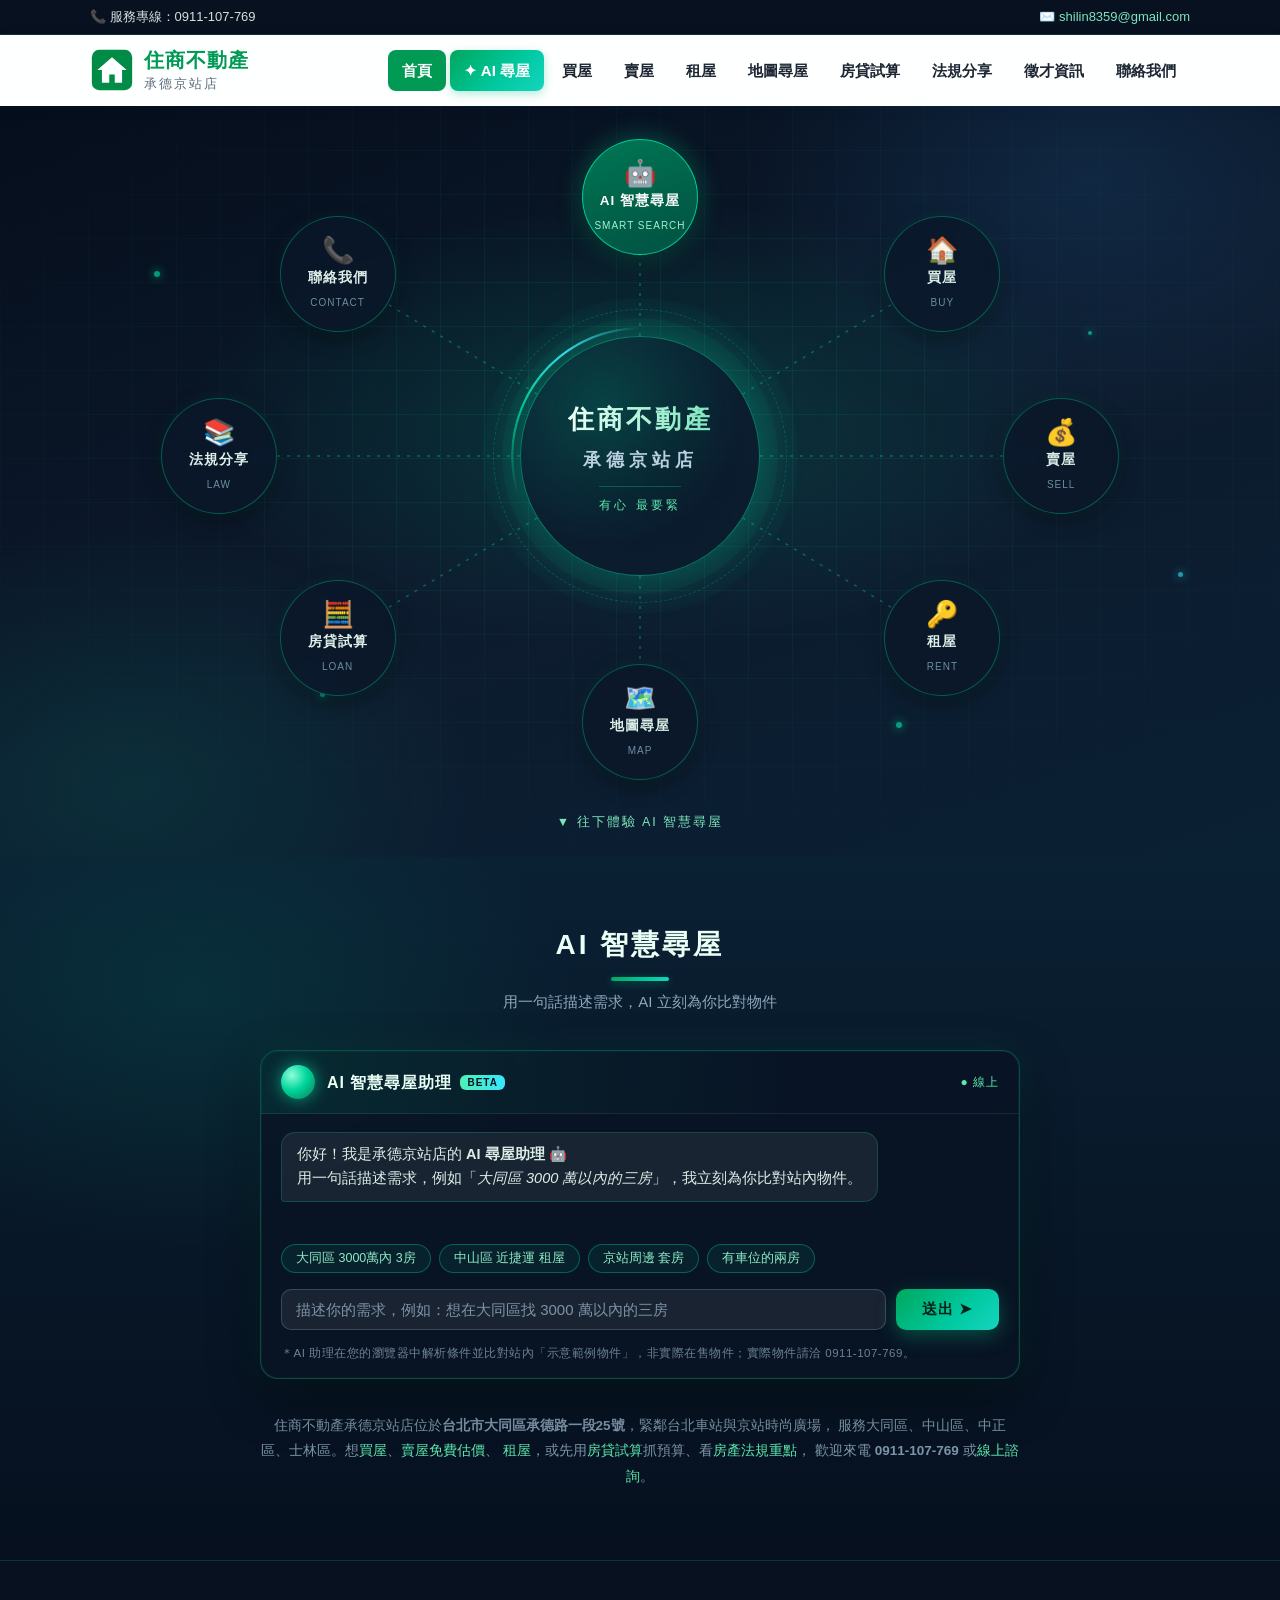
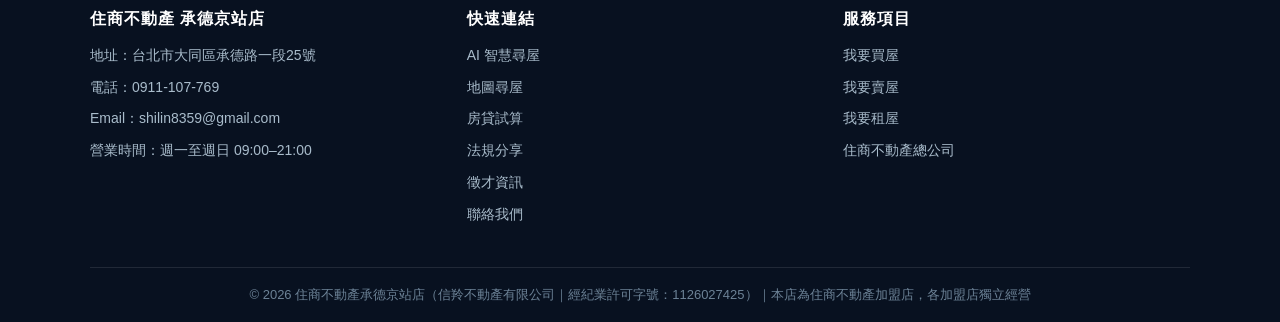
==== index.html @ 359c0a6f "首頁變更" ====
<!DOCTYPE html>
<html lang="zh-Hant-TW">
<head>
<meta charset="UTF-8">
<meta name="viewport" content="width=device-width, initial-scale=1.0">
<title>住商不動產承德京站店｜台北大同區房仲 買屋賣屋租屋 免費估價</title>
<meta name="description" content="住商不動產承德京站店，深耕台北車站、京站商圈、大同區、中山區在地房仲服務。AI 智慧尋屋、買屋、賣屋、租屋、地圖找房、房貸試算、免費到府估價。服務專線 0911-107-769。">
<meta name="google-site-verification" content="2E9P9zm_xMKo0KnY7ZZOQTcaZih3S54ZH4eTeVI4Iqw" />
<link rel="canonical" href="https://shilin8359-house.github.io/">
<link rel="icon" type="image/svg+xml" href="favicon.svg">
<meta property="og:type" content="website">
<meta property="og:site_name" content="住商不動產承德京站店">
<meta property="og:locale" content="zh_TW">
<meta property="og:title" content="住商不動產承德京站店｜台北大同區房仲 買屋賣屋租屋 免費估價">
<meta property="og:description" content="深耕台北車站、京站商圈、大同區、中山區的在地房仲。AI 智慧尋屋、買屋、賣屋、租屋、房貸試算、免費估價，服務專線 0911-107-769。">
<meta property="og:url" content="https://shilin8359-house.github.io/">
<meta property="og:image" content="https://shilin8359-house.github.io/img/og-image.png">
<meta property="og:image:width" content="1200">
<meta property="og:image:height" content="630">
<meta name="twitter:card" content="summary_large_image">
<link rel="stylesheet" href="css/style.css">
<script type="application/ld+json">
{
  "@context": "https://schema.org",
  "@type": "RealEstateAgent",
  "name": "住商不動產承德京站店",
  "legalName": "信羚不動產有限公司",
  "url": "https://shilin8359-house.github.io/",
  "image": "https://shilin8359-house.github.io/img/og-image.png",
  "telephone": "+886-911-107-769",
  "email": "shilin8359@gmail.com",
  "address": {
    "@type": "PostalAddress",
    "streetAddress": "承德路一段25號",
    "addressLocality": "大同區",
    "addressRegion": "台北市",
    "postalCode": "103",
    "addressCountry": "TW"
  },
  "geo": { "@type": "GeoCoordinates", "latitude": 25.0512, "longitude": 121.5177 },
  "openingHoursSpecification": {
    "@type": "OpeningHoursSpecification",
    "dayOfWeek": ["Monday","Tuesday","Wednesday","Thursday","Friday","Saturday","Sunday"],
    "opens": "09:00",
    "closes": "21:00"
  },
  "areaServed": ["台北市大同區","台北市中山區","台北市中正區","台北市士林區"],
  "priceRange": "$$",
  "parentOrganization": { "@type": "Organization", "name": "住商不動產", "url": "https://www.hbhousing.com.tw/" }
}
</script>
</head>
<body>

<!-- 頂部資訊列 -->
<div class="topbar">
  <div class="container">
    <span>📞 服務專線：0911-107-769</span>
    <span>✉️ <a href="mailto:shilin8359@gmail.com">shilin8359@gmail.com</a></span>
  </div>
</div>

<!-- 主導覽 -->
<header class="site-header">
  <div class="header-inner">
    <a class="logo" href="index.html">
      <svg width="44" height="44" viewBox="0 0 48 48" aria-hidden="true">
        <rect x="2" y="2" width="44" height="44" rx="8" fill="#008c46"/>
        <path d="M24 10 L40 24 H35 V38 H27 V29 H21 V38 H13 V24 H8 Z" fill="#fff"/>
      </svg>
      <span class="logo-text">
        <span class="brand-name">住商不動產</span><br>
        <span class="store-name">承德京站店</span>
      </span>
    </a>
    <button class="nav-toggle" aria-label="選單">☰</button>
    <nav class="main-nav">
      <ul>
        <li><a href="index.html" class="active">首頁</a></li>
        <li><a href="#ai-search" class="nav-ai">AI 尋屋</a></li>
        <li><a href="buy.html">買屋</a></li>
        <li><a href="sell.html">賣屋</a></li>
        <li><a href="rent.html">租屋</a></li>
        <li><a href="map.html">地圖尋屋</a></li>
        <li><a href="loan.html">房貸試算</a></li>
        <li><a href="law.html">法規分享</a></li>
        <li><a href="recruit.html">徵才資訊</a></li>
        <li><a href="contact.html">聯絡我們</a></li>
      </ul>
    </nav>
  </div>
</header>

<!-- 放射狀導覽主視覺 -->
<div class="hub-hero">
  <span class="p"></span><span class="p"></span><span class="p"></span>
  <span class="p"></span><span class="p"></span><span class="p"></span>

  <div class="hub-stage">
    <!-- 樹枝連線 -->
    <svg class="hub-lines" viewBox="0 0 100 100" preserveAspectRatio="none" aria-hidden="true">
      <line x1="50" y1="50" x2="50" y2="13"/>
      <line x1="50" y1="50" x2="78" y2="24"/>
      <line x1="50" y1="50" x2="89" y2="50"/>
      <line x1="50" y1="50" x2="78" y2="76"/>
      <line x1="50" y1="50" x2="50" y2="88"/>
      <line x1="50" y1="50" x2="22" y2="76"/>
      <line x1="50" y1="50" x2="11" y2="50"/>
      <line x1="50" y1="50" x2="22" y2="24"/>
    </svg>

    <!-- 中心圓 -->
    <div class="hub-center">
      <h1 style="display:contents;">
        <span class="c-brand">住商不動產</span>
        <span class="c-store">承德京站店</span>
      </h1>
      <span class="c-slogan">有心 最要緊</span>
    </div>

    <!-- 分支節點 -->
    <div class="hub-nodes">
      <a class="hub-node ai" href="#ai-search" style="--x:50%; --y:13%;">
        <span class="n-icon">🤖</span>
        <span class="n-label">AI 智慧尋屋</span>
        <span class="n-sub">SMART SEARCH</span>
      </a>
      <a class="hub-node" href="buy.html" style="--x:78%; --y:24%;">
        <span class="n-icon">🏠</span>
        <span class="n-label">買屋</span>
        <span class="n-sub">BUY</span>
      </a>
      <a class="hub-node" href="sell.html" style="--x:89%; --y:50%;">
        <span class="n-icon">💰</span>
        <span class="n-label">賣屋</span>
        <span class="n-sub">SELL</span>
      </a>
      <a class="hub-node" href="rent.html" style="--x:78%; --y:76%;">
        <span class="n-icon">🔑</span>
        <span class="n-label">租屋</span>
        <span class="n-sub">RENT</span>
      </a>
      <a class="hub-node" href="map.html" style="--x:50%; --y:88%;">
        <span class="n-icon">🗺️</span>
        <span class="n-label">地圖尋屋</span>
        <span class="n-sub">MAP</span>
      </a>
      <a class="hub-node" href="loan.html" style="--x:22%; --y:76%;">
        <span class="n-icon">🧮</span>
        <span class="n-label">房貸試算</span>
        <span class="n-sub">LOAN</span>
      </a>
      <a class="hub-node" href="law.html" style="--x:11%; --y:50%;">
        <span class="n-icon">📚</span>
        <span class="n-label">法規分享</span>
        <span class="n-sub">LAW</span>
      </a>
      <a class="hub-node" href="contact.html" style="--x:22%; --y:24%;">
        <span class="n-icon">📞</span>
        <span class="n-label">聯絡我們</span>
        <span class="n-sub">CONTACT</span>
      </a>
    </div>

  </div>

  <a class="hub-scroll-hint" href="#ai-search">▼ 往下體驗 AI 智慧尋屋</a>
</div>

<!-- AI 智慧尋屋 -->
<section class="ai-section">
  <div class="container">
    <div class="section-title">
      <h2>AI 智慧尋屋</h2>
      <p>用一句話描述需求，AI 立刻為你比對物件</p>
    </div>

    <div class="ai-panel" id="ai-search">
      <div class="ai-head">
        <div class="ai-orb" aria-hidden="true"></div>
        <div class="ai-title">AI 智慧尋屋助理<span class="beta">BETA</span></div>
        <div class="ai-status">● 線上</div>
      </div>
      <div class="ai-log" id="ai-log" aria-live="polite"></div>
      <div class="ai-chips" id="ai-chips">
        <button type="button">大同區 3000萬內 3房</button>
        <button type="button">中山區 近捷運 租屋</button>
        <button type="button">京站周邊 套房</button>
        <button type="button">有車位的兩房</button>
      </div>
      <div class="ai-inputrow">
        <input type="text" id="ai-input" placeholder="描述你的需求，例如：想在大同區找 3000 萬以內的三房" aria-label="輸入找房需求">
        <button type="button" id="ai-send">送出 ➤</button>
      </div>
      <div class="ai-note">＊AI 助理在您的瀏覽器中解析條件並比對站內「示意範例物件」，非實際在售物件；實際物件請洽 0911-107-769。</div>
    </div>

    <p class="seo-note">
      住商不動產承德京站店位於<strong>台北市大同區承德路一段25號</strong>，緊鄰台北車站與京站時尚廣場，
      服務大同區、中山區、中正區、士林區。想<a href="buy.html">買屋</a>、<a href="sell.html">賣屋免費估價</a>、
      <a href="rent.html">租屋</a>，或先用<a href="loan.html">房貸試算</a>抓預算、看<a href="law.html">房產法規重點</a>，
      歡迎來電 <strong>0911-107-769</strong> 或<a href="contact.html">線上諮詢</a>。
    </p>
  </div>
</section>

<!-- 頁尾 -->
<footer class="site-footer">
  <div class="container">
    <div class="footer-grid">
      <div>
        <h4>住商不動產 承德京站店</h4>
        <ul>
          <li>地址：台北市大同區承德路一段25號</li>
          <li>電話：0911-107-769</li>
          <li>Email：<a href="mailto:shilin8359@gmail.com">shilin8359@gmail.com</a></li>
          <li>營業時間：週一至週日 09:00–21:00</li>
        </ul>
      </div>
      <div>
        <h4>快速連結</h4>
        <ul>
          <li><a href="index.html#ai-search">AI 智慧尋屋</a></li>
          <li><a href="map.html">地圖尋屋</a></li>
          <li><a href="loan.html">房貸試算</a></li>
          <li><a href="law.html">法規分享</a></li>
          <li><a href="recruit.html">徵才資訊</a></li>
          <li><a href="contact.html">聯絡我們</a></li>
        </ul>
      </div>
      <div>
        <h4>服務項目</h4>
        <ul>
          <li><a href="buy.html">我要買屋</a></li>
          <li><a href="sell.html">我要賣屋</a></li>
          <li><a href="rent.html">我要租屋</a></li>
          <li><a href="https://www.hbhousing.com.tw/" target="_blank" rel="noopener">住商不動產總公司</a></li>
        </ul>
      </div>
    </div>
    <div class="footer-bottom">
      © 2026 住商不動產承德京站店（信羚不動產有限公司｜經紀業許可字號：1126027425）｜本店為住商不動產加盟店，各加盟店獨立經營
    </div>
  </div>
</footer>

<script src="js/main.js"></script>
<script src="js/listings.js"></script>
<script src="js/ai-search.js"></script>
</body>
</html>
---- css/style.css ----
/* ============================================
   住商不動產 承德京站店 — 網站共用樣式
   （科技感視覺 × AI 智慧尋屋）
   ============================================ */
:root {
  --brand: #009a55;          /* 住商品牌綠（微調亮度） */
  --brand-dark: #00743c;
  --brand-light: #2fd189;
  --brand-pale: #e6f9f0;
  --tech: #00d69c;           /* 科技青綠 */
  --tech-cyan: #37e6ff;
  --grad: linear-gradient(135deg, #00a75d 0%, #00c9a0 60%, #16d5c0 100%);
  --navy: #081120;           /* 深色科技底 */
  --navy-2: #0d1b2e;
  --navy-3: #12233a;
  --ink: #1d2733;
  --ink-light: #5b6b7c;
  --line: #e2e9f0;
  --bg: #f4f8fb;
  --white: #ffffff;
  --green: #2e8b57;
  --radius: 14px;
  --shadow: 0 2px 14px rgba(10, 30, 60, .07);
  --shadow-hover: 0 10px 28px rgba(10, 30, 60, .14);
  --glow: 0 6px 20px rgba(0, 190, 130, .35);
}

* { margin: 0; padding: 0; box-sizing: border-box; }

html { scroll-behavior: smooth; }

body {
  font-family: "Microsoft JhengHei", "PingFang TC", "Noto Sans TC", sans-serif;
  color: var(--ink);
  background: var(--bg);
  line-height: 1.7;
}

::selection { background: rgba(0, 214, 156, .3); }

img { max-width: 100%; display: block; }
a { color: var(--brand); text-decoration: none; }
a:hover { color: var(--brand-dark); }

.container { max-width: 1140px; margin: 0 auto; padding: 0 20px; }

/* ---------- 頂部資訊列 ---------- */
.topbar {
  background: var(--navy);
  color: #cfe3dc;
  font-size: 13px;
  padding: 6px 0;
  border-bottom: 1px solid rgba(0, 214, 156, .18);
}
.topbar .container {
  display: flex;
  justify-content: space-between;
  flex-wrap: wrap;
  gap: 8px;
}
.topbar a { color: #7be6bd; }
.topbar a:hover { color: #fff; }

/* ---------- 主導覽 ---------- */
header.site-header {
  background: rgba(255, 255, 255, .88);
  backdrop-filter: blur(12px);
  -webkit-backdrop-filter: blur(12px);
  box-shadow: var(--shadow);
  position: sticky;
  top: 0;
  z-index: 100;
}
.header-inner {
  display: flex;
  align-items: center;
  justify-content: space-between;
  padding: 12px 20px;
  max-width: 1140px;
  margin: 0 auto;
}
.logo {
  display: flex;
  align-items: center;
  gap: 10px;
}
.logo svg { flex-shrink: 0; }
.logo .logo-text { line-height: 1.3; }
.logo .brand-name {
  font-size: 20px;
  font-weight: 700;
  color: var(--brand);
  letter-spacing: 1px;
}
.logo .store-name {
  font-size: 13px;
  color: var(--ink-light);
  letter-spacing: 2px;
}

nav.main-nav ul {
  display: flex;
  list-style: none;
  gap: 4px;
  flex-wrap: wrap;
  align-items: center;
}
nav.main-nav a {
  display: block;
  padding: 8px 14px;
  color: var(--ink);
  font-size: 15px;
  font-weight: 600;
  border-radius: 8px;
  transition: .2s;
}
nav.main-nav a:hover,
nav.main-nav a.active {
  background: var(--brand);
  color: #fff;
}
/* AI 尋屋導覽入口 */
nav.main-nav a.nav-ai {
  background: var(--grad);
  color: #fff;
  box-shadow: 0 3px 10px rgba(0, 190, 130, .3);
  position: relative;
}
nav.main-nav a.nav-ai::before { content: "✦ "; }
nav.main-nav a.nav-ai:hover {
  filter: brightness(1.08);
  box-shadow: var(--glow);
}

.nav-toggle {
  display: none;
  background: none;
  border: 2px solid var(--brand);
  color: var(--brand);
  font-size: 20px;
  padding: 4px 12px;
  border-radius: 8px;
  cursor: pointer;
}

/* ---------- Hero 主視覺（深色科技） ---------- */
.hero {
  position: relative;
  color: #fff;
  overflow: hidden;
  background:
    radial-gradient(ellipse 60% 50% at 78% 12%, rgba(0, 214, 156, .22), transparent 60%),
    radial-gradient(ellipse 50% 60% at 12% 85%, rgba(55, 160, 255, .16), transparent 60%),
    linear-gradient(160deg, #06101f 0%, var(--navy-2) 55%, #0a2033 100%);
}
/* 動態網格 */
.hero::before {
  content: "";
  position: absolute;
  inset: -44px 0 0;
  background-image:
    linear-gradient(rgba(0, 214, 156, .10) 1px, transparent 1px),
    linear-gradient(90deg, rgba(0, 214, 156, .10) 1px, transparent 1px);
  background-size: 44px 44px;
  -webkit-mask-image: radial-gradient(ellipse 75% 65% at 50% 38%, #000 20%, transparent 78%);
  mask-image: radial-gradient(ellipse 75% 65% at 50% 38%, #000 20%, transparent 78%);
  animation: grid-drift 16s linear infinite;
  pointer-events: none;
}
/* 漂浮光球 */
.hero::after {
  content: "";
  position: absolute;
  width: 420px;
  height: 420px;
  top: -120px;
  right: -80px;
  border-radius: 50%;
  background: radial-gradient(circle, rgba(0, 214, 156, .28), transparent 65%);
  filter: blur(10px);
  animation: orb-float 9s ease-in-out infinite alternate;
  pointer-events: none;
}
@keyframes grid-drift {
  to { transform: translateY(44px); }
}
@keyframes orb-float {
  from { transform: translate(0, 0) scale(1); }
  to   { transform: translate(-40px, 30px) scale(1.12); }
}
.hero-inner {
  position: relative;
  z-index: 1;
  max-width: 1140px;
  margin: 0 auto;
  padding: 64px 20px 90px;
  text-align: center;
}
.hero-badge {
  display: inline-flex;
  align-items: center;
  gap: 8px;
  font-size: 14px;
  font-weight: 700;
  letter-spacing: 2px;
  color: #6ff7c9;
  border: 1px solid rgba(0, 214, 156, .45);
  background: rgba(0, 214, 156, .10);
  border-radius: 999px;
  padding: 6px 18px;
  margin-bottom: 18px;
  box-shadow: 0 0 18px rgba(0, 214, 156, .18) inset;
}
.hero-badge .pulse {
  width: 8px;
  height: 8px;
  border-radius: 50%;
  background: var(--tech);
  box-shadow: 0 0 0 0 rgba(0, 214, 156, .7);
  animation: pulse-ring 2s infinite;
}
@keyframes pulse-ring {
  70% { box-shadow: 0 0 0 9px rgba(0, 214, 156, 0); }
  100% { box-shadow: 0 0 0 0 rgba(0, 214, 156, 0); }
}
.hero h1 {
  font-size: clamp(28px, 5vw, 46px);
  letter-spacing: 4px;
  margin-bottom: 12px;
  text-shadow: 0 2px 14px rgba(0, 0, 0, .35);
}
.hero h1 .grad-text {
  background: linear-gradient(90deg, #4ef0b6, #37e6ff);
  -webkit-background-clip: text;
  background-clip: text;
  color: transparent;
}
.hero p.slogan {
  font-size: clamp(15px, 2.5vw, 19px);
  letter-spacing: 3px;
  color: #b8cfe0;
  margin-bottom: 34px;
}
.hero .skyline {
  position: absolute;
  bottom: 0;
  left: 0;
  width: 100%;
  opacity: .5;
  pointer-events: none;
}
.hero-features {
  display: flex;
  justify-content: center;
  gap: 14px;
  flex-wrap: wrap;
  margin-top: 26px;
  position: relative;
  z-index: 1;
}
.hero-features span {
  font-size: 13px;
  letter-spacing: 1px;
  color: #9fd8c2;
  border: 1px solid rgba(255, 255, 255, .14);
  background: rgba(255, 255, 255, .05);
  border-radius: 999px;
  padding: 6px 16px;
  backdrop-filter: blur(6px);
}

/* ---------- 首頁放射狀導覽（Hub） ---------- */
.hub-hero {
  position: relative;
  overflow: hidden;
  color: #fff;
  background:
    radial-gradient(ellipse 55% 45% at 50% 42%, rgba(0, 214, 156, .16), transparent 65%),
    radial-gradient(ellipse 45% 55% at 85% 10%, rgba(55, 160, 255, .12), transparent 60%),
    radial-gradient(ellipse 45% 55% at 10% 90%, rgba(0, 214, 156, .10), transparent 60%),
    linear-gradient(160deg, #050e1c 0%, var(--navy-2) 55%, #0a2033 100%);
}
.hub-hero::before {
  content: "";
  position: absolute;
  inset: -44px 0 0;
  background-image:
    linear-gradient(rgba(0, 214, 156, .09) 1px, transparent 1px),
    linear-gradient(90deg, rgba(0, 214, 156, .09) 1px, transparent 1px);
  background-size: 44px 44px;
  -webkit-mask-image: radial-gradient(ellipse 80% 75% at 50% 45%, #000 15%, transparent 80%);
  mask-image: radial-gradient(ellipse 80% 75% at 50% 45%, #000 15%, transparent 80%);
  animation: grid-drift 16s linear infinite;
  pointer-events: none;
}
/* 漂浮粒子 */
.hub-hero .p {
  position: absolute;
  width: 6px;
  height: 6px;
  border-radius: 50%;
  background: rgba(0, 214, 156, .7);
  box-shadow: 0 0 10px rgba(0, 214, 156, .8);
  animation: p-float 12s ease-in-out infinite;
  pointer-events: none;
}
.hub-hero .p:nth-child(1) { left: 12%; top: 22%; animation-delay: 0s; }
.hub-hero .p:nth-child(2) { left: 85%; top: 30%; animation-delay: -3s; width: 4px; height: 4px; }
.hub-hero .p:nth-child(3) { left: 25%; top: 78%; animation-delay: -6s; width: 5px; height: 5px; }
.hub-hero .p:nth-child(4) { left: 70%; top: 82%; animation-delay: -9s; }
.hub-hero .p:nth-child(5) { left: 50%; top: 10%; animation-delay: -4s; width: 4px; height: 4px; background: rgba(55, 230, 255, .7); box-shadow: 0 0 10px rgba(55, 230, 255, .8); }
.hub-hero .p:nth-child(6) { left: 92%; top: 62%; animation-delay: -7s; width: 5px; height: 5px; background: rgba(55, 230, 255, .6); box-shadow: 0 0 10px rgba(55, 230, 255, .7); }
@keyframes p-float {
  0%, 100% { transform: translate(0, 0); opacity: .8; }
  25% { transform: translate(18px, -26px); opacity: .4; }
  50% { transform: translate(-12px, -44px); opacity: .9; }
  75% { transform: translate(-24px, -14px); opacity: .5; }
}

.hub-stage {
  position: relative;
  max-width: 1080px;
  height: min(86vh, 700px);
  min-height: 580px;
  margin: 0 auto;
  z-index: 1;
}
.hub-lines {
  position: absolute;
  inset: 0;
  width: 100%;
  height: 100%;
  pointer-events: none;
}
.hub-lines line {
  stroke: rgba(0, 214, 156, .38);
  stroke-width: 1.5;
  stroke-dasharray: 3 7;
  vector-effect: non-scaling-stroke;
  animation: line-flow 1.6s linear infinite;
}
@keyframes line-flow {
  to { stroke-dashoffset: -10; }
}

/* 中心圓 */
.hub-center {
  position: absolute;
  left: 50%;
  top: 50%;
  transform: translate(-50%, -50%);
  width: 240px;
  height: 240px;
  border-radius: 50%;
  display: flex;
  flex-direction: column;
  align-items: center;
  justify-content: center;
  text-align: center;
  background:
    radial-gradient(circle at 35% 30%, rgba(0, 214, 156, .22), transparent 60%),
    radial-gradient(circle, rgba(9, 22, 40, .95), rgba(13, 30, 50, .9));
  border: 1px solid rgba(0, 214, 156, .5);
  box-shadow:
    0 0 44px rgba(0, 214, 156, .28),
    0 0 0 18px rgba(0, 214, 156, .05),
    0 0 0 38px rgba(0, 214, 156, .025);
  z-index: 2;
}
/* 旋轉光環 */
.hub-center::before {
  content: "";
  position: absolute;
  inset: -10px;
  border-radius: 50%;
  background: conic-gradient(from 0deg, transparent 0 70%, rgba(0, 214, 156, .9) 82%, rgba(55, 230, 255, .9) 90%, transparent 100%);
  -webkit-mask: radial-gradient(farthest-side, transparent calc(100% - 3px), #000 calc(100% - 2px));
  mask: radial-gradient(farthest-side, transparent calc(100% - 3px), #000 calc(100% - 2px));
  animation: ring-spin 6s linear infinite;
}
.hub-center::after {
  content: "";
  position: absolute;
  inset: -28px;
  border-radius: 50%;
  border: 1px dashed rgba(0, 214, 156, .25);
  animation: ring-spin 30s linear infinite reverse;
}
@keyframes ring-spin {
  to { transform: rotate(360deg); }
}
.hub-center .c-brand {
  font-size: 26px;
  font-weight: 700;
  letter-spacing: 3px;
  background: linear-gradient(90deg, #eafff6, #7be6bd);
  -webkit-background-clip: text;
  background-clip: text;
  color: transparent;
}
.hub-center .c-store {
  font-size: 18px;
  letter-spacing: 5px;
  color: #b8cfe0;
  margin-top: 4px;
}
.hub-center .c-slogan {
  font-size: 12px;
  letter-spacing: 3px;
  color: #5ee8ae;
  margin-top: 10px;
  border-top: 1px solid rgba(0, 214, 156, .3);
  padding-top: 8px;
}

/* 分支節點 */
.hub-nodes {
  position: absolute;
  inset: 0;
  pointer-events: none;
}
.hub-node {
  position: absolute;
  left: var(--x);
  top: var(--y);
  transform: translate(-50%, -50%);
  pointer-events: auto;
  width: 116px;
  height: 116px;
  border-radius: 50%;
  display: flex;
  flex-direction: column;
  align-items: center;
  justify-content: center;
  gap: 4px;
  text-align: center;
  background: rgba(10, 24, 42, .82);
  border: 1px solid rgba(0, 214, 156, .35);
  box-shadow: 0 6px 20px rgba(0, 0, 0, .4), 0 0 14px rgba(0, 214, 156, .10);
  backdrop-filter: blur(8px);
  -webkit-backdrop-filter: blur(8px);
  color: #dcefe8;
  transition: .25s;
  z-index: 3;
}
.hub-node .n-icon { font-size: 26px; line-height: 1; }
.hub-node .n-label {
  font-size: 13.5px;
  font-weight: 700;
  letter-spacing: 1px;
  color: #dcefe8;
}
.hub-node .n-sub {
  font-size: 10px;
  letter-spacing: 1px;
  color: #6c8ea0;
}
.hub-node:hover {
  transform: translate(-50%, -50%) scale(1.12);
  border-color: var(--tech);
  box-shadow: 0 10px 30px rgba(0, 0, 0, .5), 0 0 26px rgba(0, 214, 156, .45);
  color: #fff;
}
.hub-node.ai {
  background: linear-gradient(160deg, rgba(0, 130, 90, .9), rgba(0, 90, 70, .85));
  border-color: rgba(0, 230, 170, .8);
  box-shadow: 0 6px 24px rgba(0, 0, 0, .4), 0 0 26px rgba(0, 214, 156, .4);
}
.hub-node.ai .n-label { color: #fff; }
.hub-node.ai .n-sub { color: #9df3d2; }

/* 往下捲提示 */
.hub-scroll-hint {
  position: relative;
  z-index: 2;
  display: block;
  text-align: center;
  padding: 6px 0 24px;
  font-size: 12.5px;
  letter-spacing: 2px;
  color: #7be6bd;
  animation: hint-bob 2.2s ease-in-out infinite;
  white-space: nowrap;
}
.hub-scroll-hint:hover { color: #fff; }
@keyframes hint-bob {
  0%, 100% { transform: translateY(0); }
  50% { transform: translateY(6px); }
}

/* AI 區（延續深色背景） */
.ai-section {
  background:
    radial-gradient(ellipse 50% 60% at 15% 20%, rgba(0, 214, 156, .10), transparent 60%),
    linear-gradient(180deg, #0a2033, #06101f);
  padding: 64px 0 70px;
}
.ai-section .section-title h2 { color: #eafff6; }
.ai-section .section-title p { color: #8fa8ba; }
.ai-section .seo-note {
  max-width: 760px;
  margin: 34px auto 0;
  font-size: 13.5px;
  line-height: 1.9;
  color: #7d95a8;
  text-align: center;
}
.ai-section .seo-note a { color: #5ee8ae; }
.ai-section .seo-note a:hover { color: #fff; }

@media (max-width: 720px) {
  .hub-stage {
    height: auto;
    min-height: 0;
    display: flex;
    flex-direction: column;
    align-items: center;
    padding: 44px 18px 30px;
  }
  .hub-lines { display: none; }
  .hub-center {
    position: static;
    transform: none;
    width: 210px;
    height: 210px;
  }
  .hub-nodes {
    position: static;
    display: grid;
    grid-template-columns: repeat(2, 1fr);
    gap: 12px;
    width: 100%;
    margin-top: 40px;
  }
  .hub-node {
    position: static;
    transform: none;
    width: auto;
    height: auto;
    border-radius: 16px;
    flex-direction: row;
    justify-content: flex-start;
    gap: 10px;
    padding: 14px 16px;
  }
  .hub-node:hover { transform: none; }
  .hub-node .n-sub { display: none; }
  .hub-scroll-hint { display: none; }
}
@media (prefers-reduced-motion: reduce) {
  .hub-hero::before, .hub-hero .p,
  .hub-center::before, .hub-center::after,
  .hub-lines line, .hub-scroll-hint { animation: none; }
}

/* ---------- AI 智慧尋屋面板 ---------- */
.ai-panel {
  scroll-margin-top: 110px;
  max-width: 760px;
  margin: 0 auto;
  text-align: left;
  background: rgba(9, 20, 36, .82);
  border: 1px solid rgba(0, 214, 156, .30);
  border-radius: 18px;
  box-shadow: 0 18px 50px rgba(0, 0, 0, .45), 0 0 0 1px rgba(255, 255, 255, .03) inset, 0 0 34px rgba(0, 214, 156, .10);
  backdrop-filter: blur(14px);
  -webkit-backdrop-filter: blur(14px);
  overflow: hidden;
}
.ai-head {
  display: flex;
  align-items: center;
  gap: 12px;
  padding: 14px 20px;
  border-bottom: 1px solid rgba(255, 255, 255, .08);
  background: linear-gradient(90deg, rgba(0, 214, 156, .10), transparent 70%);
}
.ai-orb {
  width: 34px;
  height: 34px;
  border-radius: 50%;
  flex-shrink: 0;
  background:
    radial-gradient(circle at 32% 30%, #8dffd9, #00d69c 45%, #0a7a58 100%);
  box-shadow: 0 0 16px rgba(0, 214, 156, .7);
  animation: orb-breathe 3s ease-in-out infinite;
}
@keyframes orb-breathe {
  0%, 100% { box-shadow: 0 0 10px rgba(0, 214, 156, .5); transform: scale(1); }
  50% { box-shadow: 0 0 22px rgba(0, 214, 156, .9); transform: scale(1.06); }
}
.ai-title {
  font-size: 16px;
  font-weight: 700;
  color: #eafff6;
  letter-spacing: 1px;
  flex: 1;
}
.ai-title .beta {
  font-size: 10px;
  font-weight: 700;
  letter-spacing: 1px;
  color: #06131f;
  background: linear-gradient(90deg, #4ef0b6, #37e6ff);
  border-radius: 6px;
  padding: 2px 7px;
  margin-left: 8px;
  vertical-align: 2px;
}
.ai-status {
  font-size: 12px;
  color: #5ee8ae;
  letter-spacing: 1px;
  white-space: nowrap;
}
.ai-log {
  max-height: 320px;
  min-height: 120px;
  overflow-y: auto;
  padding: 18px 20px 8px;
  display: flex;
  flex-direction: column;
  gap: 12px;
  scrollbar-width: thin;
  scrollbar-color: rgba(0, 214, 156, .4) transparent;
}
.ai-msg {
  max-width: 88%;
  font-size: 14.5px;
  line-height: 1.65;
  padding: 10px 15px;
  border-radius: 14px;
  animation: msg-in .3s ease both;
}
@keyframes msg-in {
  from { opacity: 0; transform: translateY(8px); }
  to   { opacity: 1; transform: translateY(0); }
}
.ai-msg.bot {
  align-self: flex-start;
  background: rgba(255, 255, 255, .07);
  border: 1px solid rgba(0, 214, 156, .22);
  color: #dcefe8;
  border-bottom-left-radius: 4px;
}
.ai-msg.user {
  align-self: flex-end;
  background: var(--grad);
  color: #04231a;
  font-weight: 600;
  border-bottom-right-radius: 4px;
}
.ai-msg.typing {
  display: inline-flex;
  gap: 5px;
  align-items: center;
  padding: 13px 16px;
}
.ai-msg.typing i {
  width: 7px;
  height: 7px;
  border-radius: 50%;
  background: #5ee8ae;
  animation: dot-bounce 1.2s infinite;
}
.ai-msg.typing i:nth-child(2) { animation-delay: .15s; }
.ai-msg.typing i:nth-child(3) { animation-delay: .3s; }
@keyframes dot-bounce {
  0%, 60%, 100% { transform: translateY(0); opacity: .5; }
  30% { transform: translateY(-5px); opacity: 1; }
}
/* 聊天內物件結果卡 */
.ai-results {
  align-self: stretch;
  display: grid;
  grid-template-columns: repeat(auto-fill, minmax(210px, 1fr));
  gap: 10px;
  animation: msg-in .35s ease both;
}
.ai-result {
  display: block;
  background: rgba(255, 255, 255, .06);
  border: 1px solid rgba(255, 255, 255, .12);
  border-radius: 12px;
  padding: 12px 14px;
  transition: .2s;
}
.ai-result:hover {
  border-color: rgba(0, 214, 156, .6);
  background: rgba(0, 214, 156, .10);
  transform: translateY(-2px);
}
.ai-result .r-title {
  font-size: 14px;
  font-weight: 700;
  color: #eafff6;
  margin-bottom: 2px;
}
.ai-result .r-meta {
  font-size: 12px;
  color: #9ab3c5;
  margin-bottom: 6px;
}
.ai-result .r-price {
  font-size: 16px;
  font-weight: 700;
  color: #4ef0b6;
}
.ai-result .r-price small { font-size: 11px; color: #9ab3c5; font-weight: 400; }
.ai-result .r-sample {
  display: inline-block;
  font-size: 10px;
  color: #ffb3ab;
  border: 1px solid rgba(255, 130, 120, .5);
  border-radius: 6px;
  padding: 0 6px;
  margin-left: 6px;
  vertical-align: 1px;
}
.ai-chips {
  display: flex;
  gap: 8px;
  flex-wrap: wrap;
  padding: 10px 20px 4px;
}
.ai-chips button {
  font-size: 12.5px;
  font-family: inherit;
  color: #8fe9c6;
  background: rgba(0, 214, 156, .08);
  border: 1px solid rgba(0, 214, 156, .35);
  border-radius: 999px;
  padding: 5px 14px;
  cursor: pointer;
  transition: .2s;
}
.ai-chips button:hover {
  background: rgba(0, 214, 156, .22);
  color: #fff;
  box-shadow: 0 0 12px rgba(0, 214, 156, .3);
}
.ai-inputrow {
  display: flex;
  gap: 10px;
  padding: 12px 20px 14px;
}
.ai-inputrow input {
  flex: 1;
  background: rgba(255, 255, 255, .07);
  border: 1px solid rgba(255, 255, 255, .16);
  border-radius: 10px;
  color: #eafff6;
  font-size: 15px;
  font-family: inherit;
  padding: 11px 14px;
  transition: .2s;
}
.ai-inputrow input::placeholder { color: #7d93a6; }
.ai-inputrow input:focus {
  outline: none;
  border-color: var(--tech);
  box-shadow: 0 0 0 3px rgba(0, 214, 156, .18);
}
.ai-inputrow button {
  flex-shrink: 0;
  background: var(--grad);
  color: #04231a;
  border: none;
  font-size: 15px;
  font-weight: 700;
  font-family: inherit;
  padding: 11px 26px;
  border-radius: 10px;
  cursor: pointer;
  letter-spacing: 1px;
  transition: .2s;
  box-shadow: var(--glow);
}
.ai-inputrow button:hover { filter: brightness(1.1); transform: translateY(-1px); }
.ai-note {
  font-size: 11.5px;
  color: #6c8296;
  padding: 0 20px 14px;
  letter-spacing: .5px;
}

/* ---------- 通用區塊 ---------- */
section.block { padding: 60px 0; }
section.block.alt { background: var(--white); }

.section-title {
  text-align: center;
  margin-bottom: 36px;
}
.section-title .kicker {
  display: block;
  font-size: 13px;
  font-weight: 700;
  letter-spacing: 4px;
  color: var(--brand);
  text-transform: uppercase;
  margin-bottom: 6px;
}
.section-title h2 {
  font-size: 28px;
  letter-spacing: 3px;
  color: var(--ink);
  display: inline-block;
  position: relative;
  padding-bottom: 12px;
}
.section-title h2::after {
  content: "";
  position: absolute;
  left: 50%;
  bottom: 0;
  transform: translateX(-50%);
  width: 58px;
  height: 4px;
  border-radius: 2px;
  background: var(--grad);
  box-shadow: 0 2px 8px rgba(0, 190, 130, .4);
}
.section-title p {
  color: var(--ink-light);
  margin-top: 8px;
  font-size: 15px;
}

/* 滾動進場動畫（由 JS 加掛 .reveal，進入視窗加 .in） */
.reveal {
  opacity: 0;
  transform: translateY(26px);
  transition: opacity .6s ease, transform .6s ease;
}
.reveal.in { opacity: 1; transform: none; }

/* ---------- 廣告輪播 ---------- */
.ad-carousel {
  position: relative;
  border-radius: var(--radius);
  overflow: hidden;
  box-shadow: var(--shadow-hover);
}
.ad-slide {
  display: none;
  padding: 48px 60px;
  min-height: 190px;
  color: #fff;
  align-items: center;
  justify-content: space-between;
  gap: 24px;
  flex-wrap: wrap;
  position: relative;
}
.ad-slide::after {
  content: "";
  position: absolute;
  inset: 0;
  background-image:
    linear-gradient(rgba(255,255,255,.06) 1px, transparent 1px),
    linear-gradient(90deg, rgba(255,255,255,.06) 1px, transparent 1px);
  background-size: 36px 36px;
  pointer-events: none;
}
.ad-slide > * { position: relative; z-index: 1; }
.ad-slide.active { display: flex; }
.ad-slide h3 { font-size: 26px; letter-spacing: 2px; margin-bottom: 6px; }
.ad-slide p { font-size: 16px; opacity: .95; }
.ad-slide .ad-cta {
  background: #fff;
  color: var(--brand-dark);
  font-weight: 700;
  padding: 10px 26px;
  border-radius: 24px;
  white-space: nowrap;
  transition: .2s;
}
.ad-slide .ad-cta:hover { transform: translateY(-2px); box-shadow: var(--shadow); }
.ad-slide.ad-1 { background: linear-gradient(120deg, #007a4d, #00b489); }
.ad-slide.ad-2 { background: linear-gradient(120deg, #0f4c81, #2494c4); }
.ad-slide.ad-3 { background: linear-gradient(120deg, #52489c, #8a7ad6); }
.ad-dots {
  position: absolute;
  bottom: 12px;
  left: 0;
  width: 100%;
  display: flex;
  justify-content: center;
  gap: 8px;
  z-index: 2;
}
.ad-dots button {
  width: 10px;
  height: 10px;
  border-radius: 50%;
  border: none;
  background: rgba(255,255,255,.5);
  cursor: pointer;
  padding: 0;
  transition: .2s;
}
.ad-dots button.active { background: #fff; width: 24px; border-radius: 5px; }

/* ---------- 卡片群 ---------- */
.card-grid {
  display: grid;
  grid-template-columns: repeat(auto-fill, minmax(255px, 1fr));
  gap: 24px;
}
.card {
  background: var(--white);
  border: 1px solid var(--line);
  border-radius: var(--radius);
  overflow: hidden;
  box-shadow: var(--shadow);
  transition: .25s;
  display: flex;
  flex-direction: column;
}
.card:hover {
  transform: translateY(-5px);
  box-shadow: var(--shadow-hover), 0 0 0 1px rgba(0, 190, 130, .35);
  border-color: rgba(0, 190, 130, .4);
}
.card .thumb {
  height: 170px;
  display: flex;
  align-items: center;
  justify-content: center;
  color: #fff;
  position: relative;
}
.card .thumb::after {
  content: "";
  position: absolute;
  inset: 0;
  background-image:
    linear-gradient(rgba(255,255,255,.07) 1px, transparent 1px),
    linear-gradient(90deg, rgba(255,255,255,.07) 1px, transparent 1px);
  background-size: 28px 28px;
}
.card .thumb svg { width: 64px; height: 64px; opacity: .85; position: relative; z-index: 1; }
.card .tag {
  position: absolute;
  top: 12px;
  left: 12px;
  background: rgba(4, 18, 32, .6);
  backdrop-filter: blur(4px);
  color: #fff;
  font-size: 12px;
  padding: 3px 10px;
  border-radius: 12px;
  letter-spacing: 1px;
  z-index: 2;
}
.card .body { padding: 16px 18px 20px; flex: 1; display: flex; flex-direction: column; }
.card h3 { font-size: 17px; margin-bottom: 6px; }
.card .meta { font-size: 13px; color: var(--ink-light); margin-bottom: 10px; }
.card .price {
  margin-top: auto;
  font-size: 22px;
  font-weight: 700;
  color: var(--brand);
}
.card .price small { font-size: 13px; color: var(--ink-light); font-weight: 400; }

.card .tag.sample {
  left: auto;
  right: 12px;
  background: #c0392b;
}

/* 範例物件提示 */
.sample-banner {
  background: #fdecea;
  border: 1px solid #f2b8b5;
  color: #9c2f26;
  border-radius: 10px;
  padding: 12px 18px;
  font-size: 14px;
  margin-bottom: 28px;
  text-align: center;
}

/* 物件列表篩選列 */
.filter-bar {
  background: var(--white);
  border: 1px solid var(--line);
  border-radius: var(--radius);
  box-shadow: var(--shadow);
  padding: 18px;
  display: flex;
  gap: 10px;
  flex-wrap: wrap;
  margin-bottom: 28px;
}
.filter-bar select,
.filter-bar input[type="text"] {
  flex: 1 1 160px;
  padding: 10px 12px;
  border: 1px solid var(--line);
  border-radius: 8px;
  font-size: 15px;
  font-family: inherit;
  transition: .2s;
}
.filter-bar select:focus,
.filter-bar input[type="text"]:focus {
  outline: none;
  border-color: var(--brand);
  box-shadow: 0 0 0 3px rgba(0, 190, 130, .15);
}
.filter-bar .btn { border-radius: 8px; flex: 0 0 auto; }

/* 自建互動地圖 */
#listing-map {
  height: 520px;
  border-radius: var(--radius);
  box-shadow: var(--shadow);
  z-index: 1;
}
.map-popup { font-size: 14px; line-height: 1.5; }
.map-popup .p-title { font-weight: 700; }
.map-popup .p-price { color: var(--brand-dark); font-weight: 700; }
.map-popup .p-sample { color: #c0392b; font-size: 12px; }

/* 賣屋流程 */
.step-grid {
  display: grid;
  grid-template-columns: repeat(auto-fit, minmax(160px, 1fr));
  gap: 18px;
  counter-reset: step;
}
.step {
  background: var(--white);
  border: 1px solid var(--line);
  border-radius: var(--radius);
  padding: 24px 18px;
  text-align: center;
  position: relative;
  transition: .25s;
}
.step:hover {
  border-color: rgba(0, 190, 130, .5);
  box-shadow: var(--shadow-hover);
}
.step .num {
  width: 40px;
  height: 40px;
  border-radius: 50%;
  background: var(--grad);
  color: #fff;
  font-weight: 700;
  font-size: 18px;
  display: flex;
  align-items: center;
  justify-content: center;
  margin: 0 auto 12px;
  box-shadow: 0 3px 10px rgba(0, 190, 130, .35);
}
.step h3 { font-size: 16px; margin-bottom: 6px; }
.step p { font-size: 13px; color: var(--ink-light); }

/* 縮圖底色（原創漸層，之後可換成實景照片） */
.thumb-a { background: linear-gradient(135deg, #f2a25c, #d97b29); }
.thumb-b { background: linear-gradient(135deg, #57a7c4, #2e6f94); }
.thumb-c { background: linear-gradient(135deg, #6fbf8e, #3d8e63); }
.thumb-d { background: linear-gradient(135deg, #a58fd0, #6d5a9e); }
.thumb-e { background: linear-gradient(135deg, #e8a2a8, #bd5f6b); }
.thumb-f { background: linear-gradient(135deg, #7f93b8, #48597d); }

/* ---------- 服務項目 ---------- */
.service-grid {
  display: grid;
  grid-template-columns: repeat(auto-fill, minmax(200px, 1fr));
  gap: 20px;
}
.service-item {
  background: var(--white);
  border: 1px solid var(--line);
  border-radius: var(--radius);
  padding: 28px 20px;
  text-align: center;
  transition: .25s;
  position: relative;
  overflow: hidden;
}
.service-item:hover {
  border-color: rgba(0, 190, 130, .55);
  box-shadow: var(--shadow-hover), 0 0 24px rgba(0, 190, 130, .12);
  transform: translateY(-4px);
}
.service-item .icon {
  width: 62px;
  height: 62px;
  margin: 0 auto 14px;
  border-radius: 18px;
  background: var(--brand-pale);
  display: flex;
  align-items: center;
  justify-content: center;
  transition: .25s;
}
.service-item:hover .icon {
  background: var(--grad);
  box-shadow: var(--glow);
}
.service-item:hover .icon svg { fill: #fff; }
.service-item .icon svg { width: 32px; height: 32px; transition: .25s; }
.service-item h3 { font-size: 17px; margin-bottom: 6px; color: var(--ink); }
.service-item p { font-size: 13px; color: var(--ink-light); }
/* AI 服務卡強調 */
.service-item.ai-featured {
  background: linear-gradient(160deg, #08131f, #0f2438);
  border: 1px solid rgba(0, 214, 156, .45);
}
.service-item.ai-featured h3 { color: #eafff6; }
.service-item.ai-featured p { color: #9ab3c5; }
.service-item.ai-featured .icon {
  background: rgba(0, 214, 156, .15);
  box-shadow: 0 0 18px rgba(0, 214, 156, .25);
}
.service-item.ai-featured:hover {
  border-color: var(--tech);
  box-shadow: 0 10px 30px rgba(0, 214, 156, .25);
}

/* ---------- 按鈕 ---------- */
.btn {
  display: inline-block;
  background: var(--grad);
  color: #fff;
  font-size: 15px;
  font-weight: 700;
  padding: 11px 30px;
  border-radius: 26px;
  border: none;
  cursor: pointer;
  transition: .2s;
  letter-spacing: 1px;
  box-shadow: 0 4px 14px rgba(0, 190, 130, .28);
}
.btn:hover {
  color: #fff;
  transform: translateY(-2px);
  filter: brightness(1.07);
  box-shadow: var(--glow);
}
.btn.outline {
  background: transparent;
  border: 2px solid var(--brand);
  color: var(--brand);
  box-shadow: none;
}
.btn.outline:hover { background: var(--brand); color: #fff; }
.btn.big { font-size: 17px; padding: 14px 42px; }

/* ---------- 頁面標頭（內頁，深色科技） ---------- */
.page-hero {
  position: relative;
  overflow: hidden;
  background:
    radial-gradient(ellipse 55% 80% at 80% 20%, rgba(0, 214, 156, .20), transparent 60%),
    linear-gradient(160deg, #06101f, var(--navy-2) 60%, #0a2033);
  color: #fff;
  text-align: center;
  padding: 52px 20px;
}
.page-hero::before {
  content: "";
  position: absolute;
  inset: 0;
  background-image:
    linear-gradient(rgba(0, 214, 156, .09) 1px, transparent 1px),
    linear-gradient(90deg, rgba(0, 214, 156, .09) 1px, transparent 1px);
  background-size: 40px 40px;
  -webkit-mask-image: radial-gradient(ellipse 70% 90% at 50% 40%, #000 25%, transparent 80%);
  mask-image: radial-gradient(ellipse 70% 90% at 50% 40%, #000 25%, transparent 80%);
  pointer-events: none;
}
.page-hero h1 {
  position: relative;
  font-size: clamp(26px, 4vw, 36px);
  letter-spacing: 4px;
}
.page-hero p {
  position: relative;
  margin-top: 8px;
  color: #a9c4d6;
  letter-spacing: 2px;
}

/* ---------- 地圖尋屋 ---------- */
.map-tools {
  display: grid;
  grid-template-columns: repeat(auto-fit, minmax(280px, 1fr));
  gap: 24px;
}
.map-tool {
  background: var(--white);
  border: 1px solid var(--line);
  border-radius: var(--radius);
  box-shadow: var(--shadow);
  padding: 32px 26px;
  text-align: center;
  transition: .25s;
  display: flex;
  flex-direction: column;
  align-items: center;
}
.map-tool:hover {
  transform: translateY(-5px);
  box-shadow: var(--shadow-hover);
  border-color: rgba(0, 190, 130, .5);
}
.map-tool .icon {
  width: 76px;
  height: 76px;
  border-radius: 22px;
  background: var(--brand-pale);
  display: flex;
  align-items: center;
  justify-content: center;
  margin-bottom: 16px;
}
.map-tool .icon svg { width: 40px; height: 40px; }
.map-tool h3 { font-size: 20px; margin-bottom: 8px; }
.map-tool p { font-size: 14px; color: var(--ink-light); margin-bottom: 20px; flex: 1; }

.store-map-embed {
  border: none;
  width: 100%;
  height: 420px;
  border-radius: var(--radius);
  box-shadow: var(--shadow);
}

/* ---------- 房貸試算 ---------- */
.loan-layout {
  display: grid;
  grid-template-columns: 380px 1fr;
  gap: 28px;
  align-items: start;
}
.loan-form,
.loan-result {
  background: var(--white);
  border: 1px solid var(--line);
  border-radius: var(--radius);
  box-shadow: var(--shadow);
  padding: 28px;
}
.loan-form h3, .loan-result h3 {
  font-size: 19px;
  margin-bottom: 18px;
  padding-bottom: 10px;
  border-bottom: 3px solid var(--brand);
  display: inline-block;
}
.field { margin-bottom: 16px; }
.field label {
  display: block;
  font-size: 14px;
  font-weight: 600;
  margin-bottom: 6px;
  color: var(--ink);
}
.field .input-wrap {
  display: flex;
  align-items: center;
  gap: 8px;
}
.field input[type="number"],
.field select {
  width: 100%;
  padding: 10px 12px;
  border: 1px solid var(--line);
  border-radius: 8px;
  font-size: 15px;
  font-family: inherit;
}
.field input:focus, .field select:focus {
  outline: none;
  border-color: var(--brand);
  box-shadow: 0 0 0 3px rgba(0, 190, 130, .15);
}
.field .unit { font-size: 14px; color: var(--ink-light); white-space: nowrap; }
.field input[type="range"] { width: 100%; accent-color: var(--brand); }
.radio-row { display: flex; gap: 18px; flex-wrap: wrap; }
.radio-row label { display: flex; align-items: center; gap: 6px; font-size: 14px; cursor: pointer; }
.radio-row input { accent-color: var(--brand); }

.result-summary {
  display: grid;
  grid-template-columns: repeat(auto-fit, minmax(150px, 1fr));
  gap: 14px;
  margin-bottom: 22px;
}
.result-item {
  background: var(--brand-pale);
  border-radius: 10px;
  padding: 16px;
  text-align: center;
}
.result-item .label { font-size: 13px; color: var(--ink-light); }
.result-item .value {
  font-size: 22px;
  font-weight: 700;
  color: var(--brand-dark);
  margin-top: 4px;
  word-break: break-all;
}
.result-item .value small { font-size: 13px; font-weight: 400; }
.result-item.highlight { background: var(--grad); box-shadow: var(--glow); }
.result-item.highlight .label { color: rgba(255,255,255,.9); }
.result-item.highlight .value { color: #fff; }

table.amort {
  width: 100%;
  border-collapse: collapse;
  font-size: 14px;
}
table.amort th, table.amort td {
  padding: 8px 10px;
  text-align: right;
  border-bottom: 1px solid var(--line);
}
table.amort th {
  background: var(--brand-pale);
  color: var(--brand-dark);
  text-align: right;
  white-space: nowrap;
}
table.amort th:first-child, table.amort td:first-child { text-align: center; }
.amort-wrap { max-height: 380px; overflow-y: auto; border: 1px solid var(--line); border-radius: 10px; }
.loan-note { font-size: 13px; color: var(--ink-light); margin-top: 14px; }

/* ---------- 徵才 ---------- */
.job-card {
  background: var(--white);
  border: 1px solid var(--line);
  border-radius: var(--radius);
  box-shadow: var(--shadow);
  padding: 28px;
  margin-bottom: 24px;
}
.job-card h3 {
  font-size: 21px;
  color: var(--brand-dark);
  margin-bottom: 4px;
}
.job-card .job-meta {
  display: flex;
  gap: 14px;
  flex-wrap: wrap;
  font-size: 14px;
  color: var(--ink-light);
  margin-bottom: 14px;
}
.job-card .job-meta span {
  background: var(--brand-pale);
  padding: 3px 12px;
  border-radius: 12px;
}
.job-card h4 { font-size: 15px; margin: 14px 0 6px; color: var(--ink); }
.job-card ul { padding-left: 22px; font-size: 14px; color: var(--ink-light); }
.job-card .apply-row { margin-top: 18px; }

.benefit-grid {
  display: grid;
  grid-template-columns: repeat(auto-fill, minmax(160px, 1fr));
  gap: 16px;
}
.benefit {
  background: var(--white);
  border: 1px solid var(--line);
  border-radius: 10px;
  padding: 18px 14px;
  text-align: center;
  font-size: 14px;
  font-weight: 600;
  transition: .2s;
}
.benefit:hover { border-color: rgba(0, 190, 130, .5); box-shadow: var(--shadow); }
.benefit .emoji { font-size: 26px; display: block; margin-bottom: 6px; }

/* ---------- 法規分享 ---------- */
.info-banner {
  background: var(--brand-pale);
  border: 1px solid rgba(0, 154, 85, .35);
  color: #0a5c3a;
  border-radius: 10px;
  padding: 12px 18px;
  font-size: 14px;
  margin-bottom: 28px;
  text-align: center;
}
.law-grid {
  display: grid;
  grid-template-columns: repeat(auto-fit, minmax(290px, 1fr));
  gap: 22px;
}
.law-card {
  background: var(--white);
  border: 1px solid var(--line);
  border-top: 4px solid var(--brand);
  border-radius: var(--radius);
  box-shadow: var(--shadow);
  padding: 26px 24px;
  transition: .25s;
  display: flex;
  flex-direction: column;
}
.law-card:hover {
  transform: translateY(-4px);
  box-shadow: var(--shadow-hover);
  border-color: rgba(0, 190, 130, .45);
  border-top-color: var(--tech);
}
.law-card .law-icon {
  width: 48px;
  height: 48px;
  border-radius: 14px;
  background: var(--brand-pale);
  display: flex;
  align-items: center;
  justify-content: center;
  font-size: 24px;
  margin-bottom: 12px;
}
.law-card h3 {
  font-size: 18px;
  margin-bottom: 4px;
  color: var(--ink);
}
.law-card .law-sub {
  font-size: 13px;
  color: var(--brand-dark);
  font-weight: 600;
  margin-bottom: 12px;
}
.law-card ul {
  list-style: none;
  font-size: 14px;
  color: var(--ink-light);
  margin-bottom: 14px;
  flex: 1;
}
.law-card ul li {
  position: relative;
  padding-left: 18px;
  margin-bottom: 8px;
}
.law-card ul li::before {
  content: "▸";
  position: absolute;
  left: 0;
  color: var(--brand);
}
.law-card .fee-box {
  background: var(--bg);
  border: 1px dashed rgba(0, 154, 85, .4);
  border-radius: 10px;
  padding: 12px 14px;
  font-size: 13px;
  color: var(--ink-light);
  margin-bottom: 14px;
}
.law-card .fee-box strong { color: var(--brand-dark); }
.law-card .ask {
  font-size: 13.5px;
  font-weight: 700;
}
.law-card .ask a { border-bottom: 1px dashed var(--brand); }

table.law-table {
  width: 100%;
  border-collapse: collapse;
  font-size: 14px;
  background: var(--white);
  border-radius: var(--radius);
  overflow: hidden;
  box-shadow: var(--shadow);
}
table.law-table th, table.law-table td {
  padding: 12px 14px;
  text-align: left;
  border-bottom: 1px solid var(--line);
  vertical-align: top;
}
table.law-table th {
  background: linear-gradient(120deg, #06101f, #0d2233);
  color: #fff;
  letter-spacing: 1px;
  white-space: nowrap;
}
table.law-table td:first-child {
  font-weight: 700;
  color: var(--brand-dark);
  white-space: nowrap;
}
table.law-table tr:last-child td { border-bottom: none; }
.law-table-wrap { overflow-x: auto; }

/* ---------- 聯絡我們 ---------- */
.contact-layout {
  display: grid;
  grid-template-columns: 1fr 1.2fr;
  gap: 28px;
  align-items: start;
}
.contact-info, .contact-form {
  background: var(--white);
  border: 1px solid var(--line);
  border-radius: var(--radius);
  box-shadow: var(--shadow);
  padding: 28px;
}
.contact-info h3, .contact-form h3 {
  font-size: 19px;
  margin-bottom: 18px;
  padding-bottom: 10px;
  border-bottom: 3px solid var(--brand);
  display: inline-block;
}
.info-row {
  display: flex;
  gap: 12px;
  align-items: flex-start;
  margin-bottom: 16px;
  font-size: 15px;
}
.info-row .icon {
  flex: 0 0 38px;
  height: 38px;
  border-radius: 12px;
  background: var(--brand-pale);
  display: flex;
  align-items: center;
  justify-content: center;
}
.info-row .icon svg { width: 20px; height: 20px; }
.info-row .label { font-size: 13px; color: var(--ink-light); }

.contact-form .field textarea {
  width: 100%;
  padding: 10px 12px;
  border: 1px solid var(--line);
  border-radius: 8px;
  font-size: 15px;
  font-family: inherit;
  resize: vertical;
  min-height: 120px;
}
.contact-form .field input[type="text"],
.contact-form .field input[type="email"],
.contact-form .field input[type="tel"],
.contact-form .field select {
  width: 100%;
  padding: 10px 12px;
  border: 1px solid var(--line);
  border-radius: 8px;
  font-size: 15px;
  font-family: inherit;
}
.form-hint { font-size: 13px; color: var(--ink-light); margin-top: 10px; }

/* ---------- CTA 帶 ---------- */
.cta-band {
  position: relative;
  overflow: hidden;
  background:
    radial-gradient(ellipse 50% 90% at 85% 20%, rgba(0, 214, 156, .25), transparent 60%),
    linear-gradient(120deg, #06101f, #0d2233);
  color: #fff;
  text-align: center;
  padding: 52px 20px;
}
.cta-band::before {
  content: "";
  position: absolute;
  inset: 0;
  background-image:
    linear-gradient(rgba(0, 214, 156, .08) 1px, transparent 1px),
    linear-gradient(90deg, rgba(0, 214, 156, .08) 1px, transparent 1px);
  background-size: 40px 40px;
  pointer-events: none;
}
.cta-band > * { position: relative; }
.cta-band h2 { font-size: 26px; letter-spacing: 3px; margin-bottom: 10px; }
.cta-band p { color: #a9c4d6; margin-bottom: 22px; }
.cta-band .btn { background: var(--grad); color: #fff; }
.cta-band .btn:hover { filter: brightness(1.1); }

/* ---------- 頁尾 ---------- */
footer.site-footer {
  background: var(--navy);
  color: #a9bccb;
  padding: 44px 0 0;
  font-size: 14px;
  border-top: 1px solid rgba(0, 214, 156, .2);
}
.footer-grid {
  display: grid;
  grid-template-columns: repeat(auto-fit, minmax(220px, 1fr));
  gap: 30px;
  padding-bottom: 32px;
}
.footer-grid h4 {
  color: #fff;
  font-size: 16px;
  margin-bottom: 12px;
  letter-spacing: 1px;
}
.footer-grid ul { list-style: none; }
.footer-grid li { margin-bottom: 8px; }
.footer-grid a { color: #a9bccb; }
.footer-grid a:hover { color: var(--brand-light); }
.footer-bottom {
  border-top: 1px solid rgba(255,255,255,.10);
  padding: 16px 0;
  text-align: center;
  font-size: 13px;
  color: #6c8296;
}

/* ---------- 動態偏好 ---------- */
@media (prefers-reduced-motion: reduce) {
  .hero::before, .hero::after,
  .ai-orb, .hero-badge .pulse { animation: none; }
  .reveal { opacity: 1; transform: none; transition: none; }
  html { scroll-behavior: auto; }
}

/* ---------- RWD ---------- */
@media (max-width: 900px) {
  .loan-layout, .contact-layout { grid-template-columns: 1fr; }
}
@media (max-width: 768px) {
  .nav-toggle { display: block; }
  nav.main-nav {
    display: none;
    width: 100%;
  }
  nav.main-nav.open { display: block; }
  nav.main-nav ul { flex-direction: column; padding: 8px 0; align-items: stretch; }
  .header-inner { flex-wrap: wrap; }
  .ad-slide { padding: 32px 24px; text-align: center; justify-content: center; }
  .hero-inner { padding: 44px 16px 64px; }
  .ai-inputrow { flex-direction: column; }
  .ai-inputrow button { width: 100%; }
  .ai-log { max-height: 260px; }
}
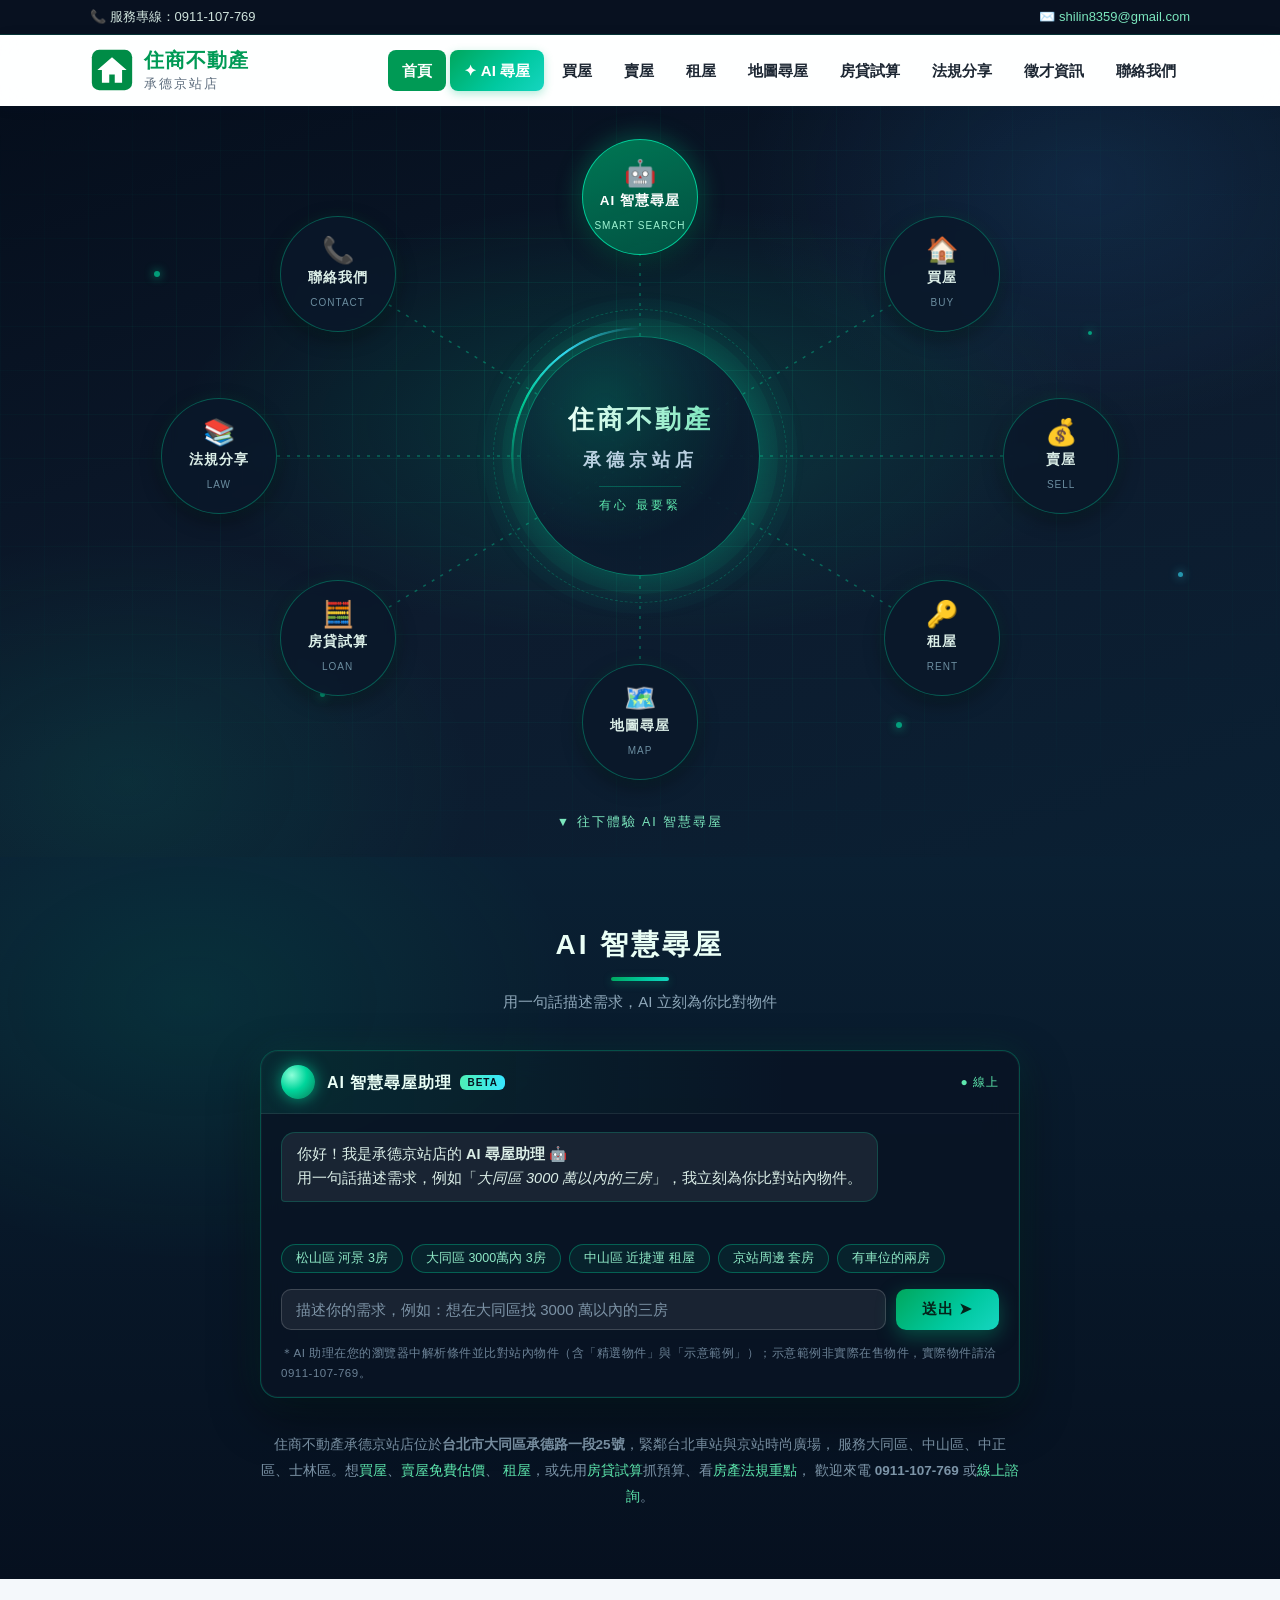
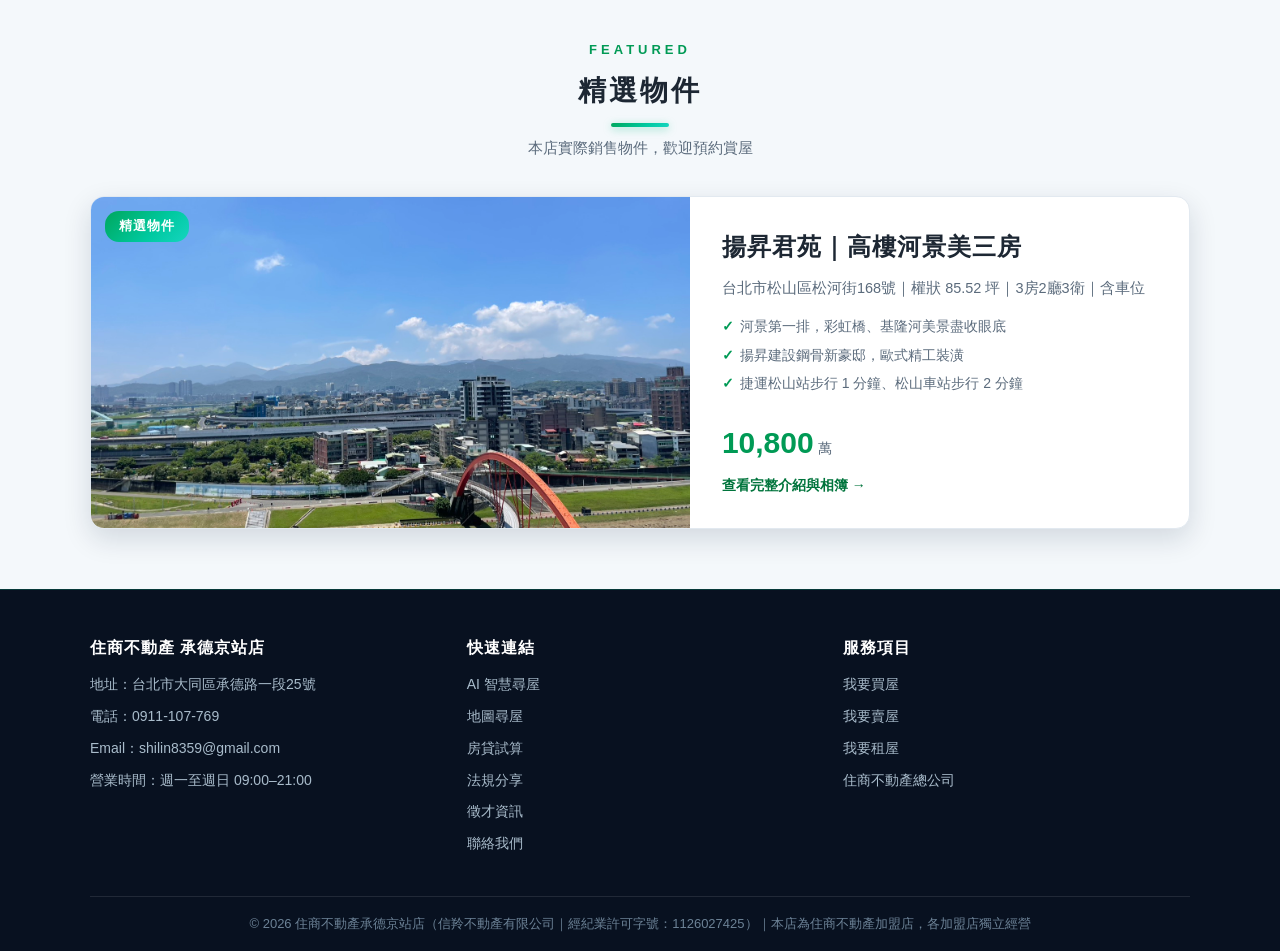
==== commit 856f11d1: "01" ====
--- a/index.html
+++ b/index.html
@@ -44,7 +44,7 @@
     "opens": "09:00",
     "closes": "21:00"
   },
-  "areaServed": ["台北市大同區","台北市中山區","台北市中正區","台北市士林區"],
+  "areaServed": ["台北市大同區","台北市中山區","台北市中正區","台北市士林區","台北市松山區"],
   "priceRange": "$$",
   "parentOrganization": { "@type": "Organization", "name": "住商不動產", "url": "https://www.hbhousing.com.tw/" }
 }
@@ -183,6 +183,7 @@
       </div>
       <div class="ai-log" id="ai-log" aria-live="polite"></div>
       <div class="ai-chips" id="ai-chips">
+        <button type="button">松山區 河景 3房</button>
         <button type="button">大同區 3000萬內 3房</button>
         <button type="button">中山區 近捷運 租屋</button>
         <button type="button">京站周邊 套房</button>
@@ -192,7 +193,7 @@
         <input type="text" id="ai-input" placeholder="描述你的需求，例如：想在大同區找 3000 萬以內的三房" aria-label="輸入找房需求">
         <button type="button" id="ai-send">送出 ➤</button>
       </div>
-      <div class="ai-note">＊AI 助理在您的瀏覽器中解析條件並比對站內「示意範例物件」，非實際在售物件；實際物件請洽 0911-107-769。</div>
+      <div class="ai-note">＊AI 助理在您的瀏覽器中解析條件並比對站內物件（含「精選物件」與「示意範例」）；示意範例非實際在售物件，實際物件請洽 0911-107-769。</div>
     </div>
 
     <p class="seo-note">
@@ -201,6 +202,33 @@
       <a href="rent.html">租屋</a>，或先用<a href="loan.html">房貸試算</a>抓預算、看<a href="law.html">房產法規重點</a>，
       歡迎來電 <strong>0911-107-769</strong> 或<a href="contact.html">線上諮詢</a>。
     </p>
+  </div>
+</section>
+
+<!-- 精選物件 -->
+<section class="block" id="featured">
+  <div class="container">
+    <div class="section-title">
+      <span class="kicker">FEATURED</span>
+      <h2>精選物件</h2>
+      <p>本店實際銷售物件，歡迎預約賞屋</p>
+    </div>
+    <a class="featured-listing" href="yangsheng.html">
+      <div class="fl-img" style="background-image:url('img/揚升/S__15515759.jpg');">
+        <span class="tag">精選物件</span>
+      </div>
+      <div class="fl-body">
+        <h3>揚昇君苑｜高樓河景美三房</h3>
+        <div class="fl-meta">台北市松山區松河街168號｜權狀 85.52 坪｜3房2廳3衛｜含車位</div>
+        <ul class="fl-points">
+          <li>河景第一排，彩虹橋、基隆河美景盡收眼底</li>
+          <li>揚昇建設鋼骨新豪邸，歐式精工裝潢</li>
+          <li>捷運松山站步行 1 分鐘、松山車站步行 2 分鐘</li>
+        </ul>
+        <div class="fl-price">10,800<small> 萬</small></div>
+        <div class="fl-more">查看完整介紹與相簿 →</div>
+      </div>
+    </a>
   </div>
 </section>
 
--- a/css/style.css
+++ b/css/style.css
@@ -971,6 +971,266 @@
   background: #c0392b;
 }
 
+/* 真實物件卡片（照片縮圖 + 精選標籤 + 整卡可點） */
+a.card { color: var(--ink); }
+a.card:hover { color: var(--ink); }
+a.card h3 { color: var(--ink); }
+.card .thumb.photo {
+  background-size: cover;
+  background-position: center;
+}
+.card .thumb.photo::after { content: none; }
+.card .tag.featured {
+  left: auto;
+  right: 12px;
+  background: var(--grad);
+  font-weight: 700;
+}
+
+/* ---------- 物件詳情頁 ---------- */
+.breadcrumb {
+  font-size: 13.5px;
+  color: var(--ink-light);
+  margin-bottom: 18px;
+}
+.breadcrumb span { color: var(--ink); font-weight: 600; }
+
+.prop-layout {
+  display: grid;
+  grid-template-columns: 1.55fr 1fr;
+  gap: 26px;
+  align-items: start;
+  margin-bottom: 34px;
+}
+.prop-gallery .g-main {
+  border-radius: var(--radius);
+  overflow: hidden;
+  box-shadow: var(--shadow);
+  background: #0d1b2e;
+}
+.prop-gallery .g-main img {
+  width: 100%;
+  height: 440px;
+  object-fit: cover;
+  display: block;
+}
+.g-thumbs {
+  display: grid;
+  grid-template-columns: repeat(auto-fill, minmax(86px, 1fr));
+  gap: 8px;
+  margin-top: 10px;
+}
+.g-thumbs button {
+  padding: 0;
+  border: 2px solid transparent;
+  border-radius: 8px;
+  overflow: hidden;
+  cursor: pointer;
+  background: none;
+  transition: .2s;
+}
+.g-thumbs button img {
+  width: 100%;
+  height: 62px;
+  object-fit: cover;
+  display: block;
+}
+.g-thumbs button:hover { border-color: rgba(0, 190, 130, .5); }
+.g-thumbs button.active { border-color: var(--brand); box-shadow: 0 0 0 2px rgba(0, 190, 130, .25); }
+
+.prop-info {
+  background: var(--white);
+  border: 1px solid var(--line);
+  border-radius: var(--radius);
+  box-shadow: var(--shadow);
+  padding: 24px;
+}
+.prop-info .p-badges {
+  display: flex;
+  flex-wrap: wrap;
+  gap: 8px;
+  margin-bottom: 12px;
+}
+.prop-info .p-badges span {
+  font-size: 12.5px;
+  color: var(--brand-dark);
+  background: var(--brand-pale);
+  border: 1px solid rgba(0, 154, 85, .3);
+  border-radius: 999px;
+  padding: 3px 12px;
+}
+.prop-info .p-price {
+  font-size: 40px;
+  font-weight: 700;
+  color: var(--brand);
+  line-height: 1.2;
+}
+.prop-info .p-price small { font-size: 17px; color: var(--ink-light); font-weight: 400; }
+.prop-info .p-price-note {
+  font-size: 13px;
+  color: var(--ink-light);
+  margin-bottom: 14px;
+}
+table.p-facts {
+  width: 100%;
+  border-collapse: collapse;
+  font-size: 14px;
+  margin-bottom: 16px;
+}
+table.p-facts th, table.p-facts td {
+  padding: 8px 6px;
+  border-bottom: 1px solid var(--line);
+  text-align: left;
+  vertical-align: top;
+}
+table.p-facts th {
+  color: var(--ink-light);
+  font-weight: 600;
+  white-space: nowrap;
+  width: 88px;
+}
+table.p-facts tr:last-child th,
+table.p-facts tr:last-child td { border-bottom: none; }
+.prop-info .p-cta {
+  display: flex;
+  flex-direction: column;
+  gap: 10px;
+}
+.prop-info .p-cta .btn { text-align: center; }
+.prop-info .p-ref {
+  font-size: 12px;
+  color: var(--ink-light);
+  margin-top: 12px;
+  text-align: center;
+}
+
+.prop-detail {
+  display: grid;
+  grid-template-columns: repeat(auto-fit, minmax(280px, 1fr));
+  gap: 22px;
+  margin-bottom: 34px;
+}
+.pd-card {
+  background: var(--white);
+  border: 1px solid var(--line);
+  border-top: 4px solid var(--brand);
+  border-radius: var(--radius);
+  box-shadow: var(--shadow);
+  padding: 24px 22px;
+}
+.pd-card h2 {
+  font-size: 19px;
+  margin-bottom: 14px;
+  color: var(--ink);
+  letter-spacing: 1px;
+}
+.pd-list {
+  list-style: none;
+  font-size: 14.5px;
+  color: var(--ink-light);
+}
+.pd-list li {
+  position: relative;
+  padding-left: 20px;
+  margin-bottom: 10px;
+}
+.pd-list li::before {
+  content: "▸";
+  position: absolute;
+  left: 0;
+  color: var(--brand);
+}
+.prop-map h2 {
+  font-size: 19px;
+  margin-bottom: 14px;
+  letter-spacing: 1px;
+}
+
+/* 首頁精選物件橫幅 */
+.featured-listing {
+  display: grid;
+  grid-template-columns: 1.2fr 1fr;
+  background: var(--white);
+  border: 1px solid var(--line);
+  border-radius: var(--radius);
+  overflow: hidden;
+  box-shadow: var(--shadow-hover);
+  transition: .25s;
+  color: var(--ink);
+}
+.featured-listing:hover {
+  transform: translateY(-4px);
+  box-shadow: var(--shadow-hover), 0 0 0 1px rgba(0, 190, 130, .4);
+  color: var(--ink);
+}
+.featured-listing .fl-img {
+  min-height: 280px;
+  background-size: cover;
+  background-position: center;
+  position: relative;
+}
+.featured-listing .fl-img .tag {
+  position: absolute;
+  top: 14px;
+  left: 14px;
+  background: var(--grad);
+  color: #fff;
+  font-size: 13px;
+  font-weight: 700;
+  padding: 4px 14px;
+  border-radius: 14px;
+  letter-spacing: 1px;
+}
+.featured-listing .fl-body {
+  padding: 30px 32px;
+  display: flex;
+  flex-direction: column;
+  justify-content: center;
+}
+.featured-listing .fl-body h3 { font-size: 24px; letter-spacing: 1px; margin-bottom: 8px; }
+.featured-listing .fl-body .fl-meta {
+  font-size: 14.5px;
+  color: var(--ink-light);
+  margin-bottom: 14px;
+}
+.featured-listing .fl-points {
+  list-style: none;
+  font-size: 14px;
+  color: var(--ink-light);
+  margin-bottom: 16px;
+}
+.featured-listing .fl-points li {
+  position: relative;
+  padding-left: 18px;
+  margin-bottom: 5px;
+}
+.featured-listing .fl-points li::before {
+  content: "✓";
+  position: absolute;
+  left: 0;
+  color: var(--brand);
+  font-weight: 700;
+}
+.featured-listing .fl-price {
+  font-size: 30px;
+  font-weight: 700;
+  color: var(--brand);
+}
+.featured-listing .fl-price small { font-size: 14px; color: var(--ink-light); font-weight: 400; }
+.featured-listing .fl-more {
+  margin-top: 6px;
+  font-size: 14px;
+  font-weight: 700;
+  color: var(--brand-dark);
+}
+
+@media (max-width: 900px) {
+  .prop-layout { grid-template-columns: 1fr; }
+  .prop-gallery .g-main img { height: 300px; }
+  .featured-listing { grid-template-columns: 1fr; }
+  .featured-listing .fl-img { min-height: 220px; }
+}
+
 /* 範例物件提示 */
 .sample-banner {
   background: #fdecea;
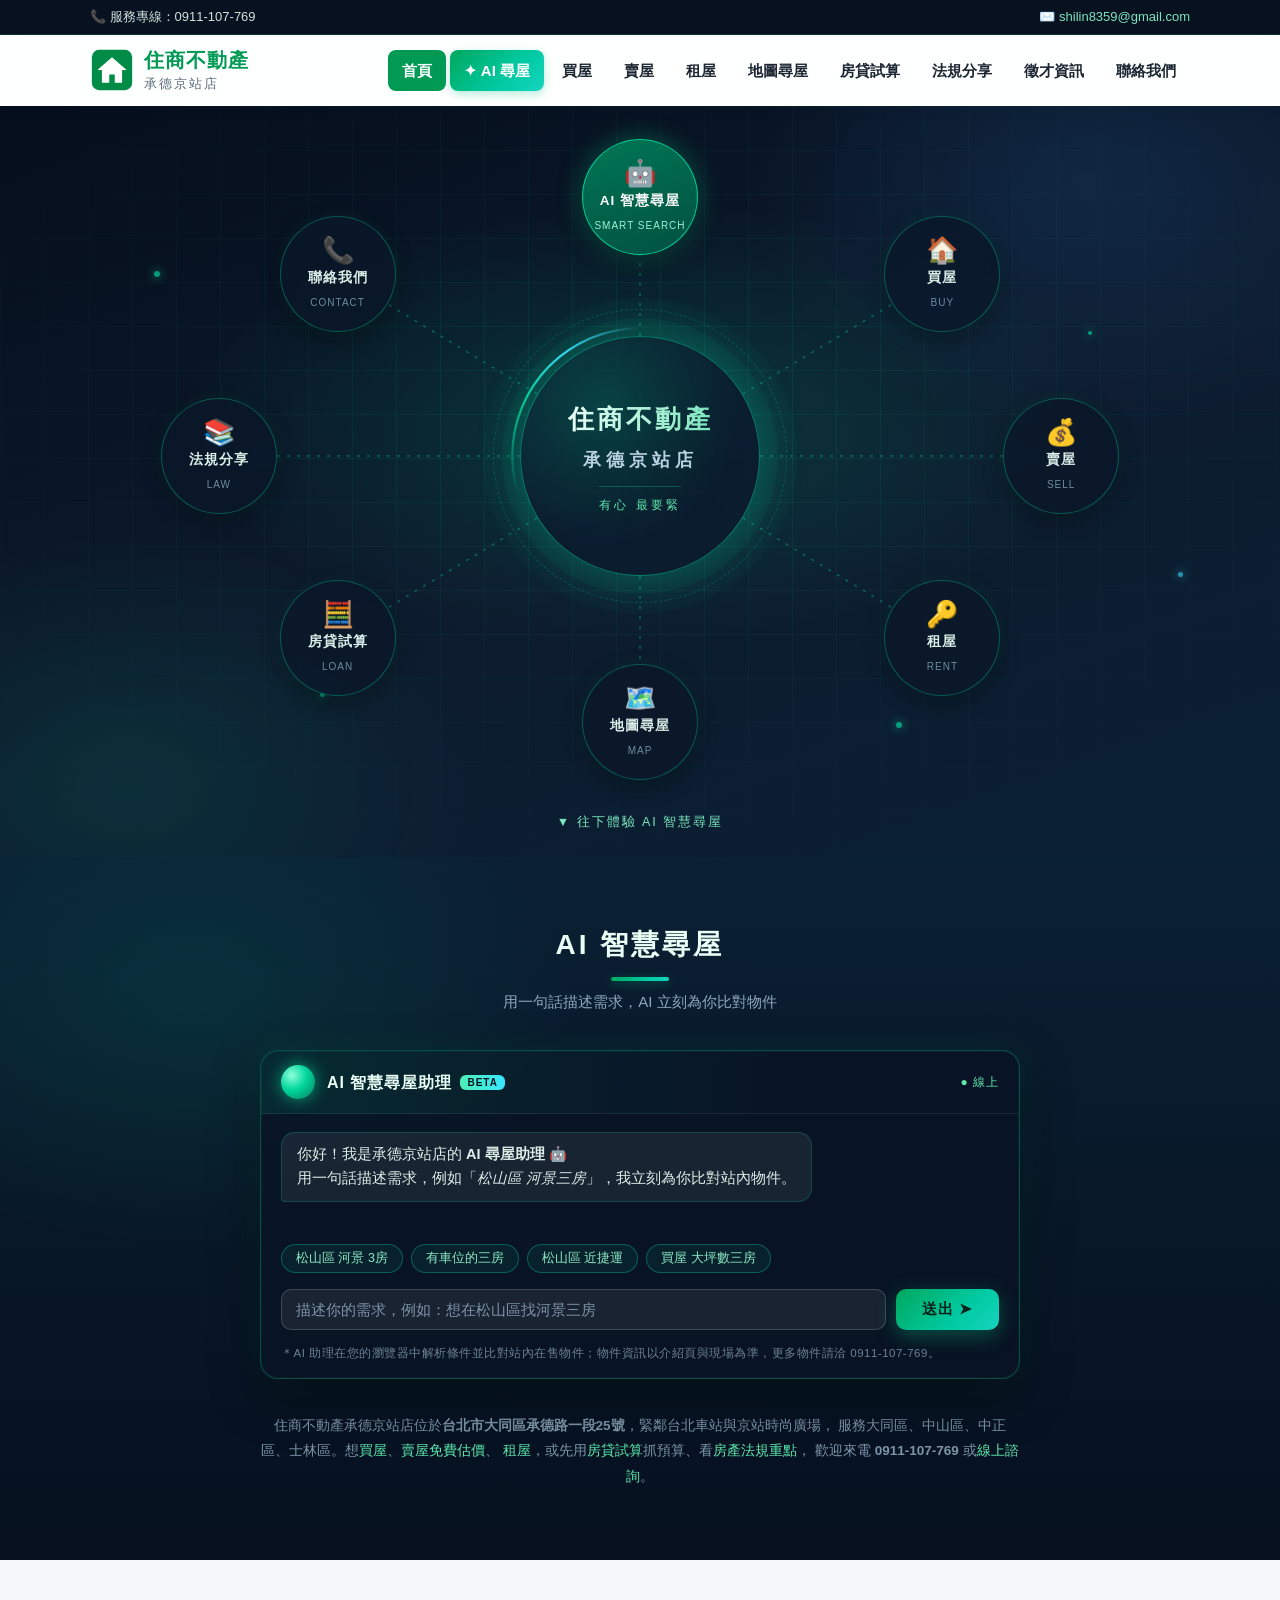
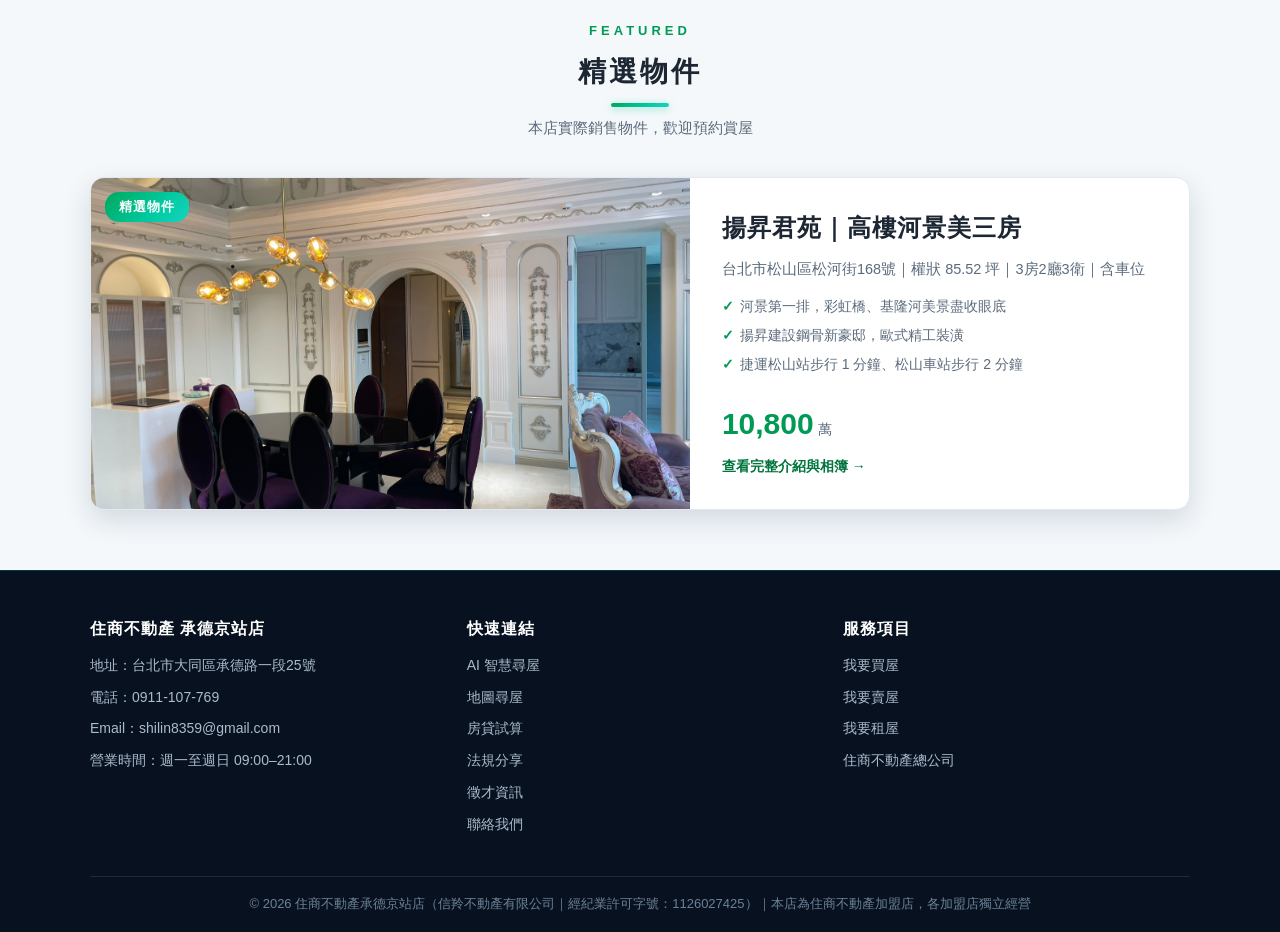
==== commit 4fda5933: "2" ====
--- a/index.html
+++ b/index.html
@@ -184,16 +184,15 @@
       <div class="ai-log" id="ai-log" aria-live="polite"></div>
       <div class="ai-chips" id="ai-chips">
         <button type="button">松山區 河景 3房</button>
-        <button type="button">大同區 3000萬內 3房</button>
-        <button type="button">中山區 近捷運 租屋</button>
-        <button type="button">京站周邊 套房</button>
-        <button type="button">有車位的兩房</button>
+        <button type="button">有車位的三房</button>
+        <button type="button">松山區 近捷運</button>
+        <button type="button">買屋 大坪數三房</button>
       </div>
       <div class="ai-inputrow">
-        <input type="text" id="ai-input" placeholder="描述你的需求，例如：想在大同區找 3000 萬以內的三房" aria-label="輸入找房需求">
+        <input type="text" id="ai-input" placeholder="描述你的需求，例如：想在松山區找河景三房" aria-label="輸入找房需求">
         <button type="button" id="ai-send">送出 ➤</button>
       </div>
-      <div class="ai-note">＊AI 助理在您的瀏覽器中解析條件並比對站內物件（含「精選物件」與「示意範例」）；示意範例非實際在售物件，實際物件請洽 0911-107-769。</div>
+      <div class="ai-note">＊AI 助理在您的瀏覽器中解析條件並比對站內在售物件；物件資訊以介紹頁與現場為準，更多物件請洽 0911-107-769。</div>
     </div>
 
     <p class="seo-note">
@@ -214,7 +213,7 @@
       <p>本店實際銷售物件，歡迎預約賞屋</p>
     </div>
     <a class="featured-listing" href="yangsheng.html">
-      <div class="fl-img" style="background-image:url('img/揚升/S__15515759.jpg');">
+      <div class="fl-img" style="background-image:url('img/揚升/S__15515765_0.jpg');">
         <span class="tag">精選物件</span>
       </div>
       <div class="fl-body">
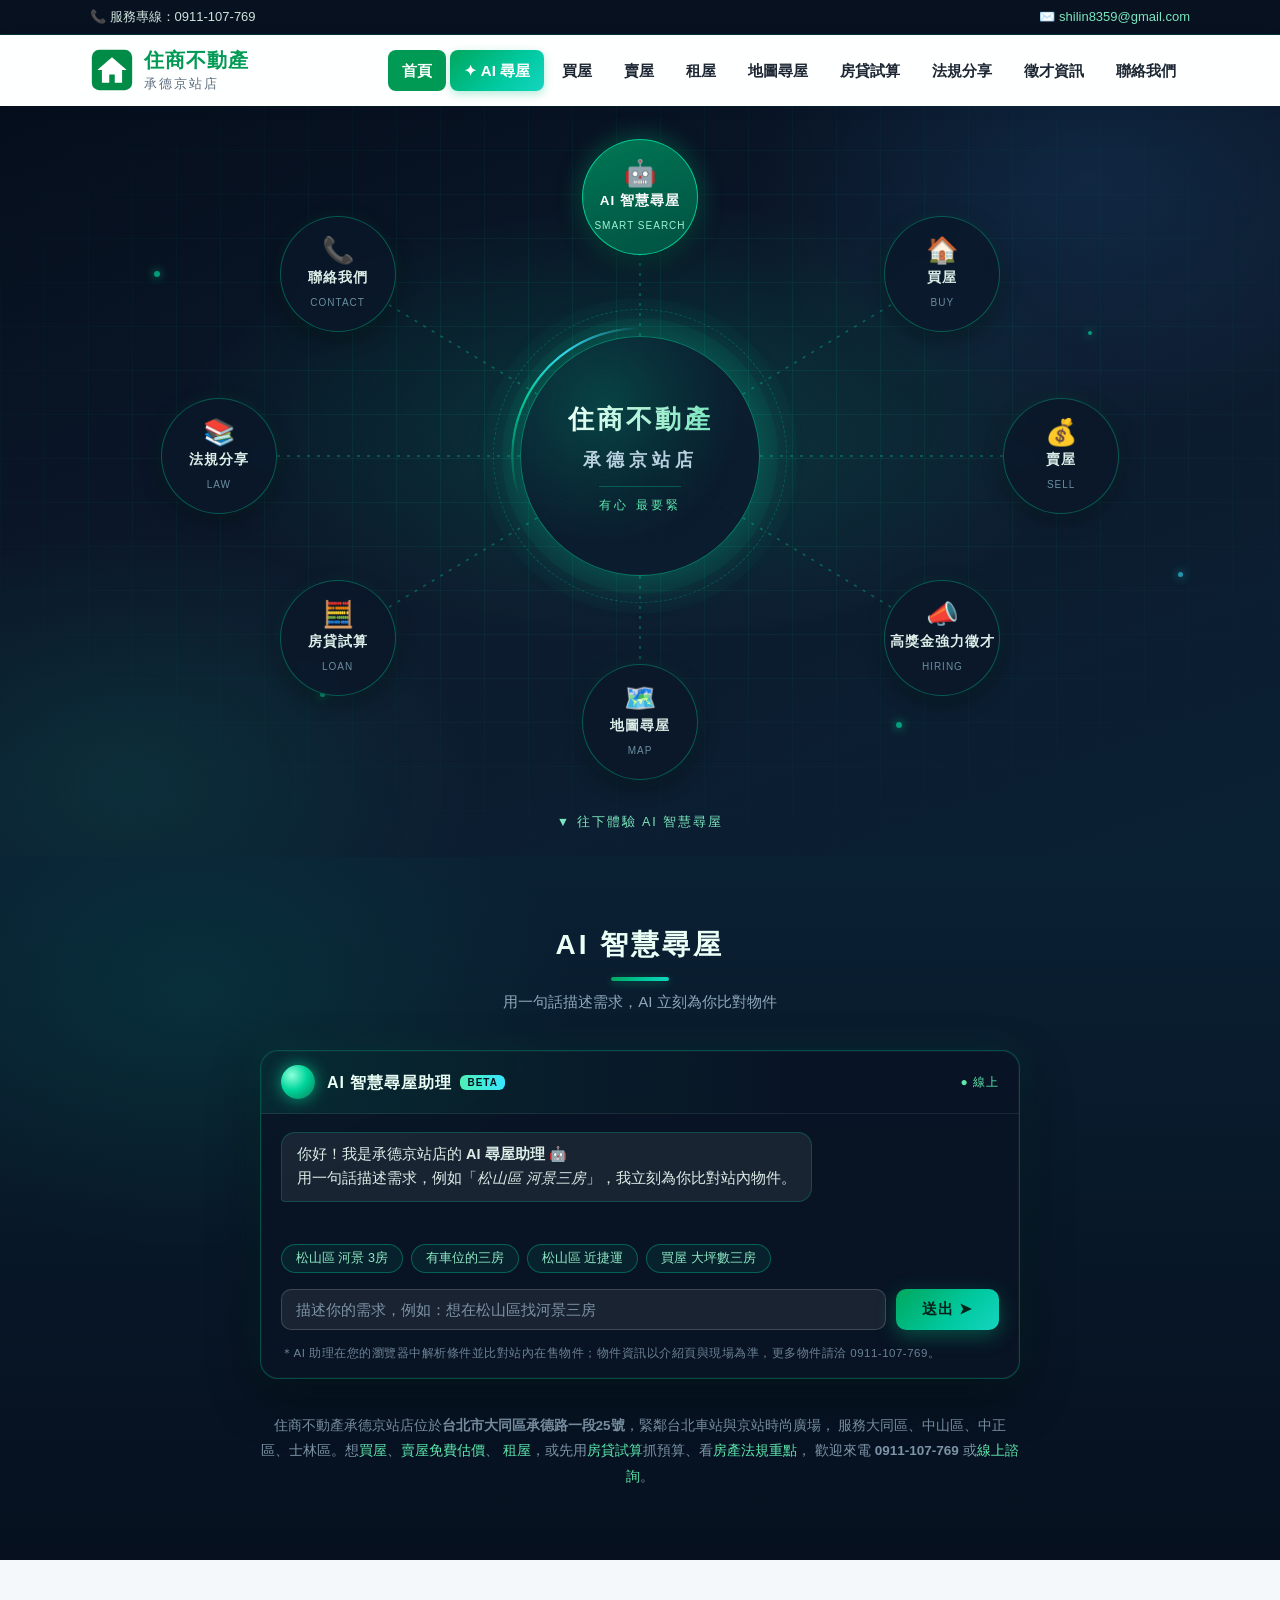
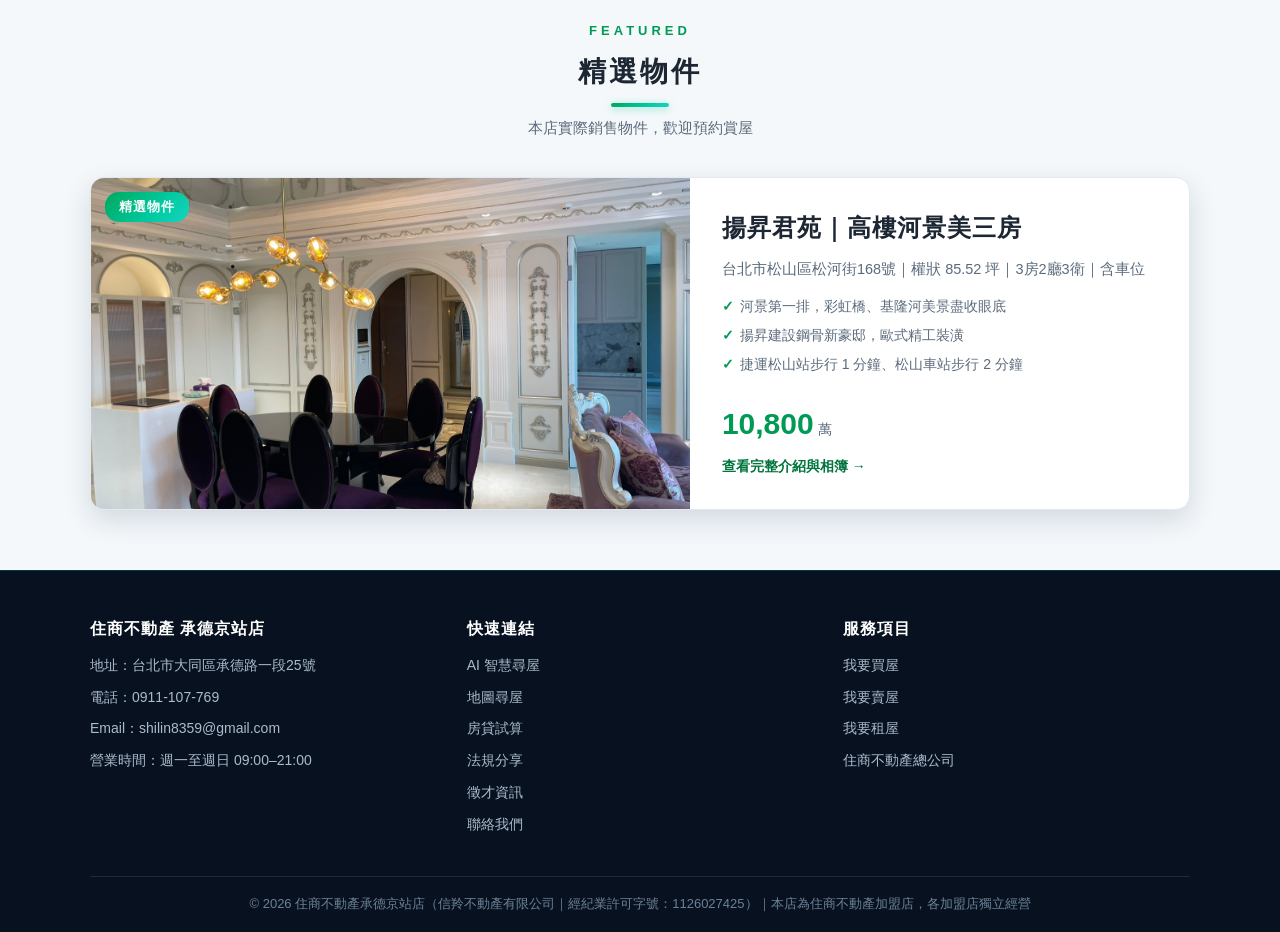
==== commit 8810f861: "更改首頁徵才" ====
--- a/index.html
+++ b/index.html
@@ -135,10 +135,10 @@
         <span class="n-label">賣屋</span>
         <span class="n-sub">SELL</span>
       </a>
-      <a class="hub-node" href="rent.html" style="--x:78%; --y:76%;">
-        <span class="n-icon">🔑</span>
-        <span class="n-label">租屋</span>
-        <span class="n-sub">RENT</span>
+      <a class="hub-node" href="recruit.html" style="--x:78%; --y:76%;">
+        <span class="n-icon">📣</span>
+        <span class="n-label">高獎金強力徵才</span>
+        <span class="n-sub">HIRING</span>
       </a>
       <a class="hub-node" href="map.html" style="--x:50%; --y:88%;">
         <span class="n-icon">🗺️</span>
--- a/css/style.css
+++ b/css/style.css
@@ -1645,6 +1645,34 @@
 .benefit:hover { border-color: rgba(0, 190, 130, .5); box-shadow: var(--shadow); }
 .benefit .emoji { font-size: 26px; display: block; margin-bottom: 6px; }
 
+.recruit-media {
+  display: grid;
+  grid-template-columns: repeat(auto-fill, minmax(220px, 1fr));
+  gap: 16px;
+  margin-top: 20px;
+}
+.recruit-media figure {
+  margin: 0;
+  background: var(--white);
+  border: 1px solid var(--line);
+  border-radius: var(--radius);
+  box-shadow: var(--shadow);
+  overflow: hidden;
+}
+.recruit-media img, .recruit-media video {
+  display: block;
+  width: 100%;
+  height: 260px;
+  object-fit: cover;
+  background: #000;
+}
+.recruit-media figcaption {
+  padding: 10px 14px;
+  font-size: 13px;
+  color: var(--ink-light);
+  text-align: center;
+}
+
 /* ---------- 法規分享 ---------- */
 .info-banner {
   background: var(--brand-pale);
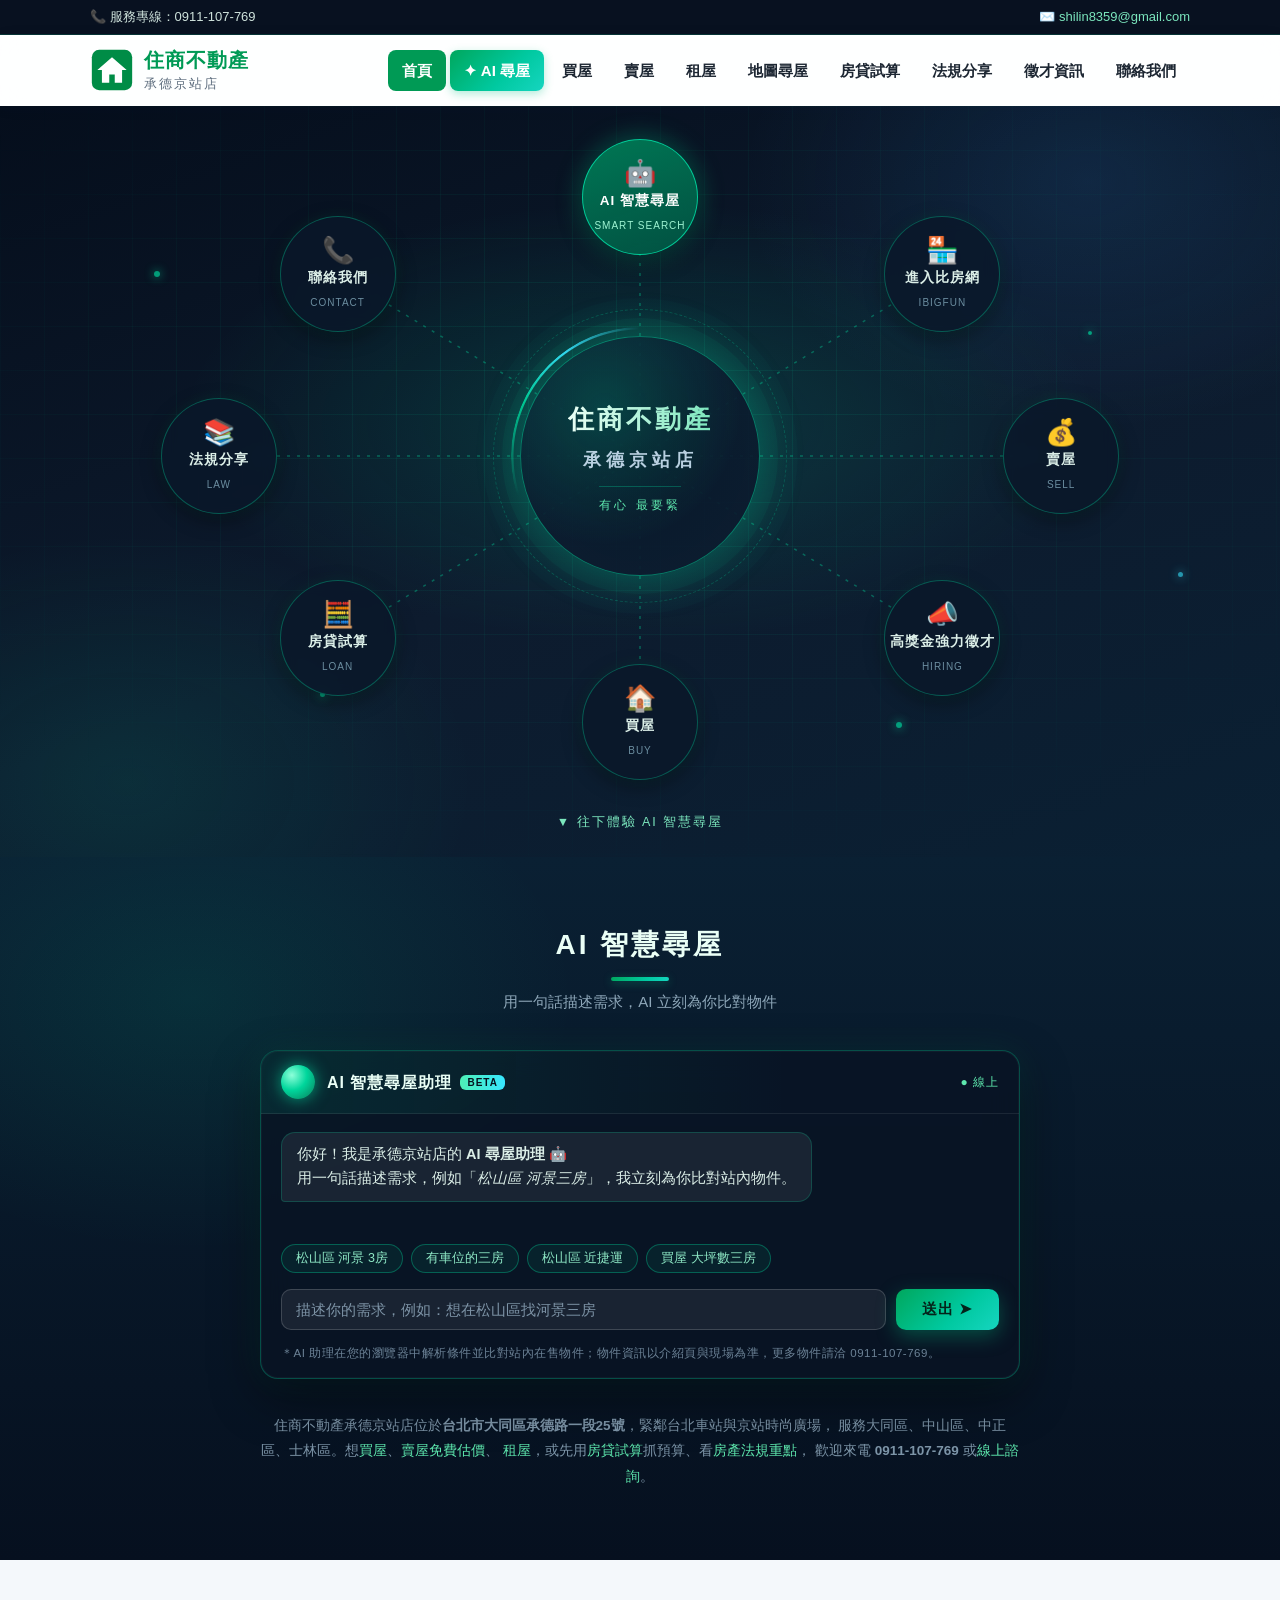
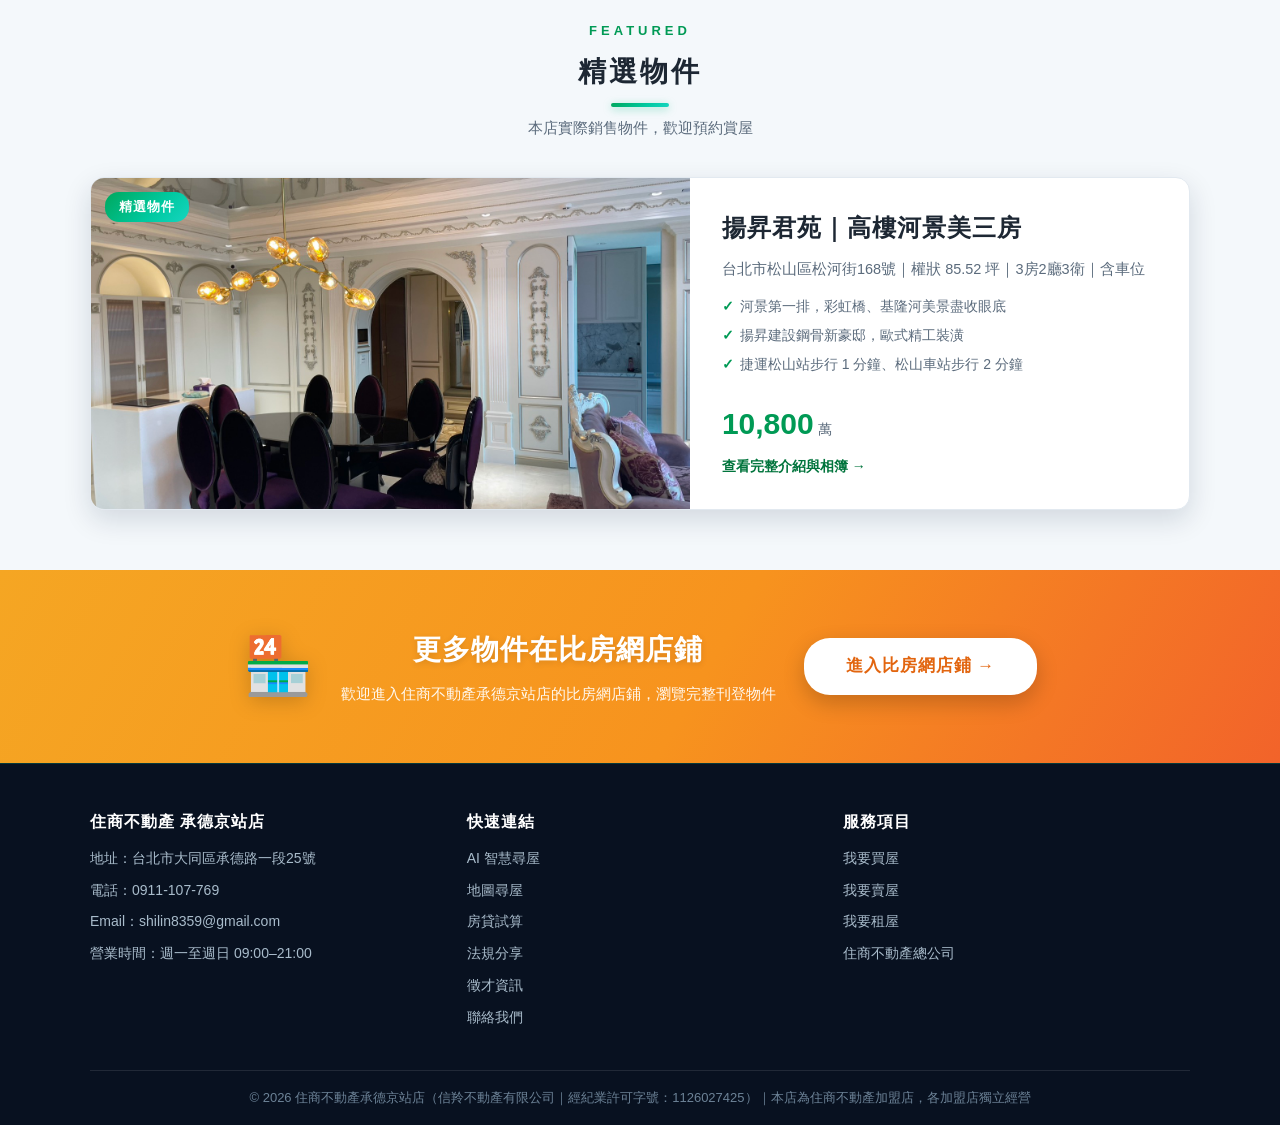
==== commit 87a9a61b: "首頁新增比房網店鋪入口 新增橘色醒目區塊連結比房網店鋪，並將放射狀主視覺的「進入比房網」節點調整至 AI 智慧尋屋下一個位置。  Co-Authored-By: Claude Sonnet 5 <no" ====
--- a/index.html
+++ b/index.html
@@ -49,6 +49,16 @@
   "parentOrganization": { "@type": "Organization", "name": "住商不動產", "url": "https://www.hbhousing.com.tw/" }
 }
 </script>
+<script type="application/ld+json">
+{
+  "@context": "https://schema.org",
+  "@type": "WebSite",
+  "name": "住商不動產承德京站店",
+  "alternateName": "承德京站店 房仲",
+  "url": "https://shilin8359-house.github.io/",
+  "inLanguage": "zh-Hant-TW"
+}
+</script>
 </head>
 <body>
 
@@ -125,10 +135,10 @@
         <span class="n-label">AI 智慧尋屋</span>
         <span class="n-sub">SMART SEARCH</span>
       </a>
-      <a class="hub-node" href="buy.html" style="--x:78%; --y:24%;">
-        <span class="n-icon">🏠</span>
-        <span class="n-label">買屋</span>
-        <span class="n-sub">BUY</span>
+      <a class="hub-node" href="https://www.ibigfun.com/pages/index/0986292489" target="_blank" rel="noopener" style="--x:78%; --y:24%;">
+        <span class="n-icon">🏪</span>
+        <span class="n-label">進入比房網</span>
+        <span class="n-sub">IBIGFUN</span>
       </a>
       <a class="hub-node" href="sell.html" style="--x:89%; --y:50%;">
         <span class="n-icon">💰</span>
@@ -140,10 +150,10 @@
         <span class="n-label">高獎金強力徵才</span>
         <span class="n-sub">HIRING</span>
       </a>
-      <a class="hub-node" href="map.html" style="--x:50%; --y:88%;">
-        <span class="n-icon">🗺️</span>
-        <span class="n-label">地圖尋屋</span>
-        <span class="n-sub">MAP</span>
+      <a class="hub-node" href="buy.html" style="--x:50%; --y:88%;">
+        <span class="n-icon">🏠</span>
+        <span class="n-label">買屋</span>
+        <span class="n-sub">BUY</span>
       </a>
       <a class="hub-node" href="loan.html" style="--x:22%; --y:76%;">
         <span class="n-icon">🧮</span>
@@ -231,6 +241,20 @@
   </div>
 </section>
 
+<!-- 比房網店鋪 -->
+<section class="shop-band">
+  <div class="container">
+    <div class="shop-band-inner">
+      <div class="shop-band-icon" aria-hidden="true">🏪</div>
+      <div class="shop-band-text">
+        <h2>更多物件在比房網店鋪</h2>
+        <p>歡迎進入住商不動產承德京站店的比房網店鋪，瀏覽完整刊登物件</p>
+      </div>
+      <a class="btn big shop-band-btn" href="https://www.ibigfun.com/pages/index/0986292489" target="_blank" rel="noopener">進入比房網店鋪 →</a>
+    </div>
+  </div>
+</section>
+
 <!-- 頁尾 -->
 <footer class="site-footer">
   <div class="container">
--- a/css/style.css
+++ b/css/style.css
@@ -1881,6 +1881,56 @@
 .cta-band .btn { background: var(--grad); color: #fff; }
 .cta-band .btn:hover { filter: brightness(1.1); }
 
+/* ---------- 比房網店鋪 ---------- */
+.shop-band {
+  position: relative;
+  overflow: hidden;
+  padding: 56px 20px;
+  background: linear-gradient(120deg, #f5a623 0%, #f7931e 55%, #f2632a 100%);
+}
+.shop-band-inner {
+  position: relative;
+  display: flex;
+  align-items: center;
+  gap: 28px;
+  flex-wrap: wrap;
+  justify-content: center;
+  text-align: center;
+}
+.shop-band-icon {
+  font-size: 56px;
+  line-height: 1;
+  filter: drop-shadow(0 4px 10px rgba(0, 0, 0, .18));
+}
+.shop-band-text h2 {
+  font-size: 28px;
+  color: #fff;
+  letter-spacing: 1px;
+  margin-bottom: 8px;
+  text-shadow: 0 2px 6px rgba(0, 0, 0, .12);
+}
+.shop-band-text p {
+  color: #fff8ee;
+  font-size: 15px;
+}
+.shop-band-btn {
+  background: #fff;
+  color: #e2650f;
+  font-weight: 700;
+  box-shadow: 0 8px 22px rgba(0, 0, 0, .2);
+  white-space: nowrap;
+}
+.shop-band-btn:hover {
+  background: #fff4e2;
+  filter: none;
+  transform: translateY(-2px);
+}
+@media (max-width: 640px) {
+  .shop-band-inner { flex-direction: column; gap: 16px; }
+  .shop-band-icon { font-size: 44px; }
+  .shop-band-text h2 { font-size: 22px; }
+}
+
 /* ---------- 頁尾 ---------- */
 footer.site-footer {
   background: var(--navy);
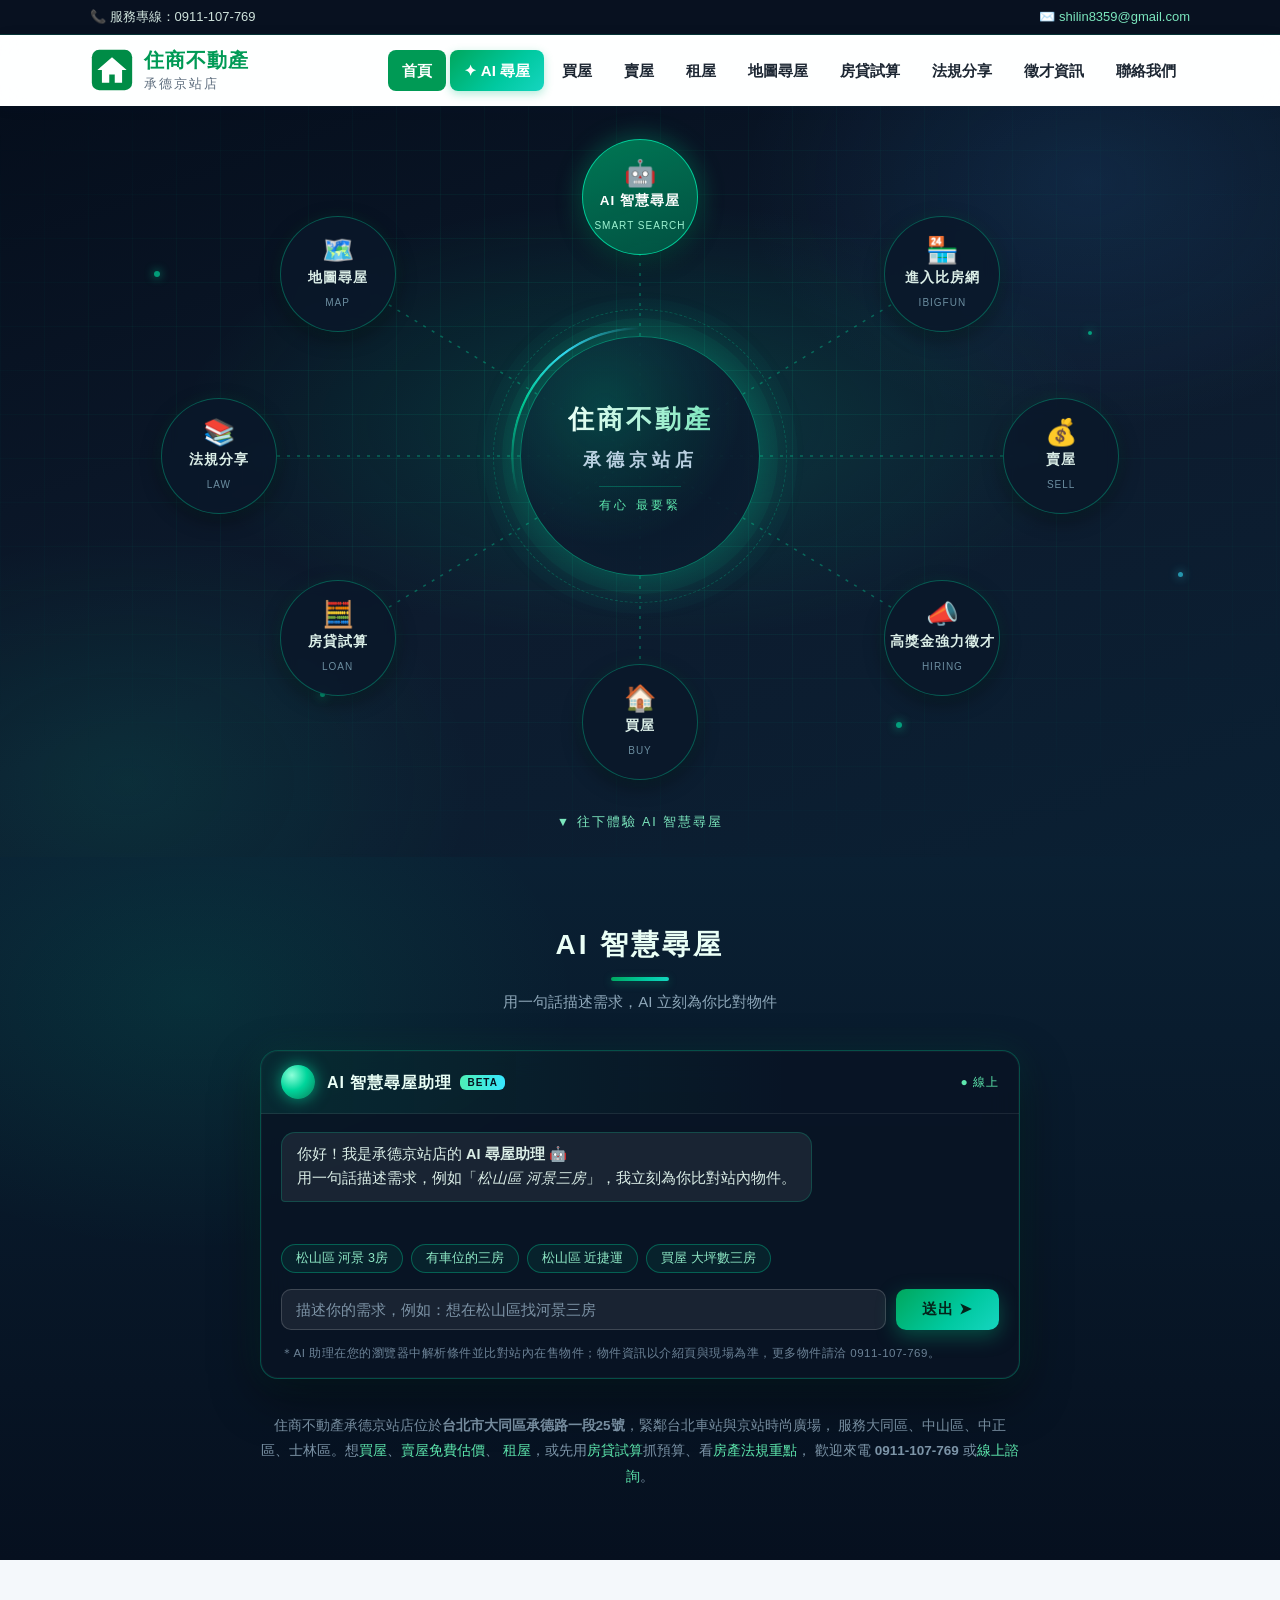
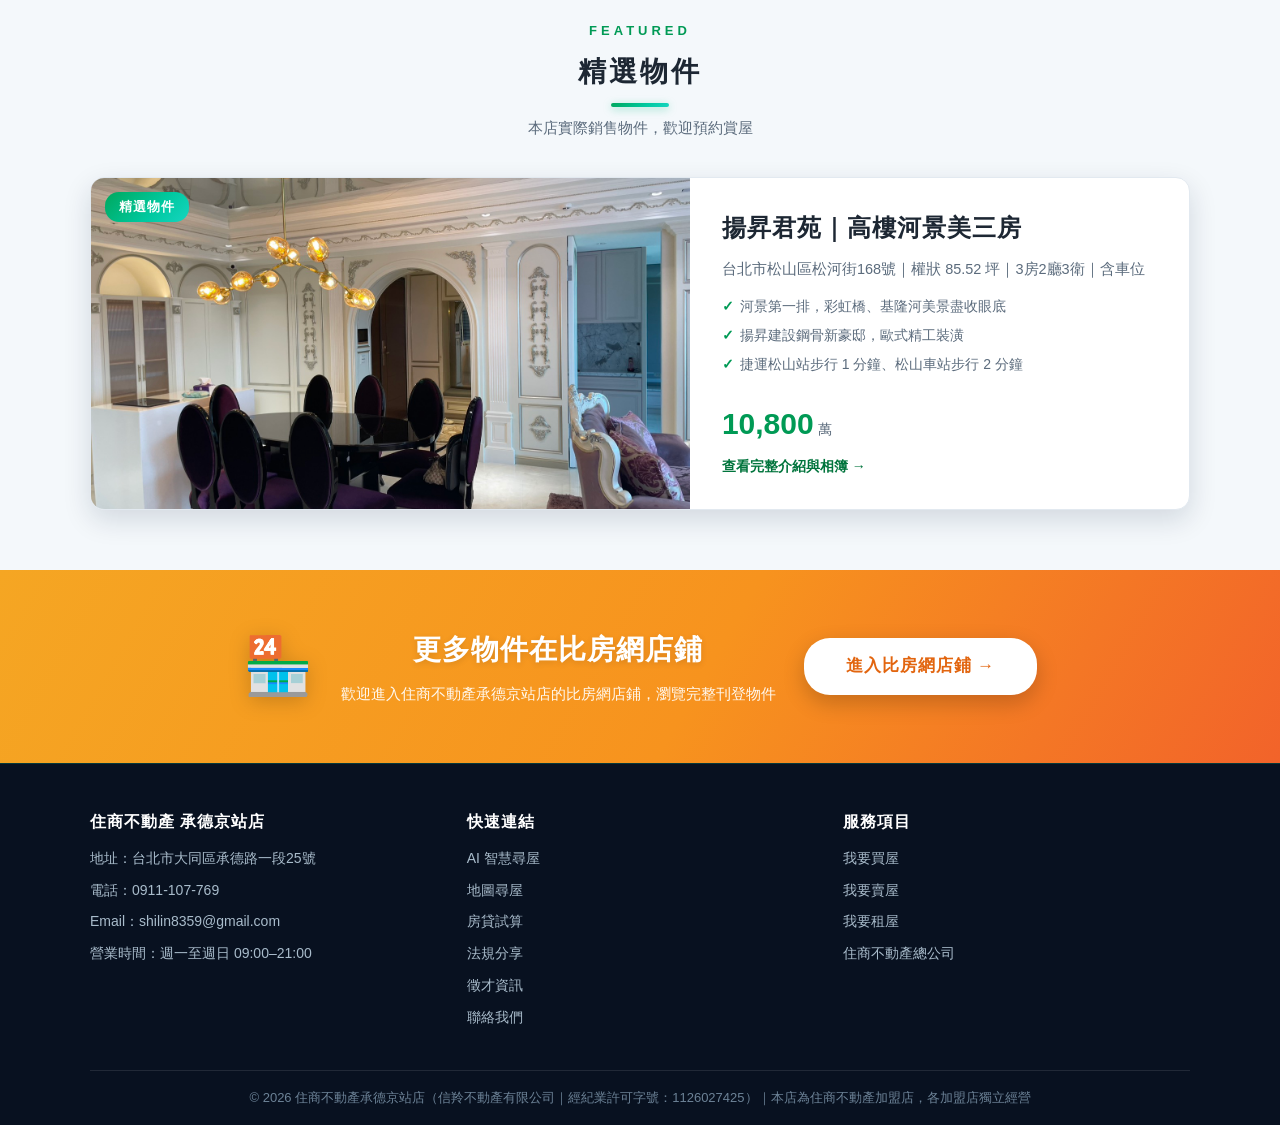
==== commit d12721d1: "同步比房網店鋪物件並調整首頁主視覺節點 從比房網店鋪（0986292489）抓取 16 筆物件加入買屋列表/地圖尋屋/AI尋屋，連結回比房網詳情頁；首頁放射狀主視覺將「聯絡我們」節點改為「地圖尋屋」。" ====
--- a/index.html
+++ b/index.html
@@ -165,10 +165,10 @@
         <span class="n-label">法規分享</span>
         <span class="n-sub">LAW</span>
       </a>
-      <a class="hub-node" href="contact.html" style="--x:22%; --y:24%;">
-        <span class="n-icon">📞</span>
-        <span class="n-label">聯絡我們</span>
-        <span class="n-sub">CONTACT</span>
+      <a class="hub-node" href="map.html" style="--x:22%; --y:24%;">
+        <span class="n-icon">🗺️</span>
+        <span class="n-label">地圖尋屋</span>
+        <span class="n-sub">MAP</span>
       </a>
     </div>
 
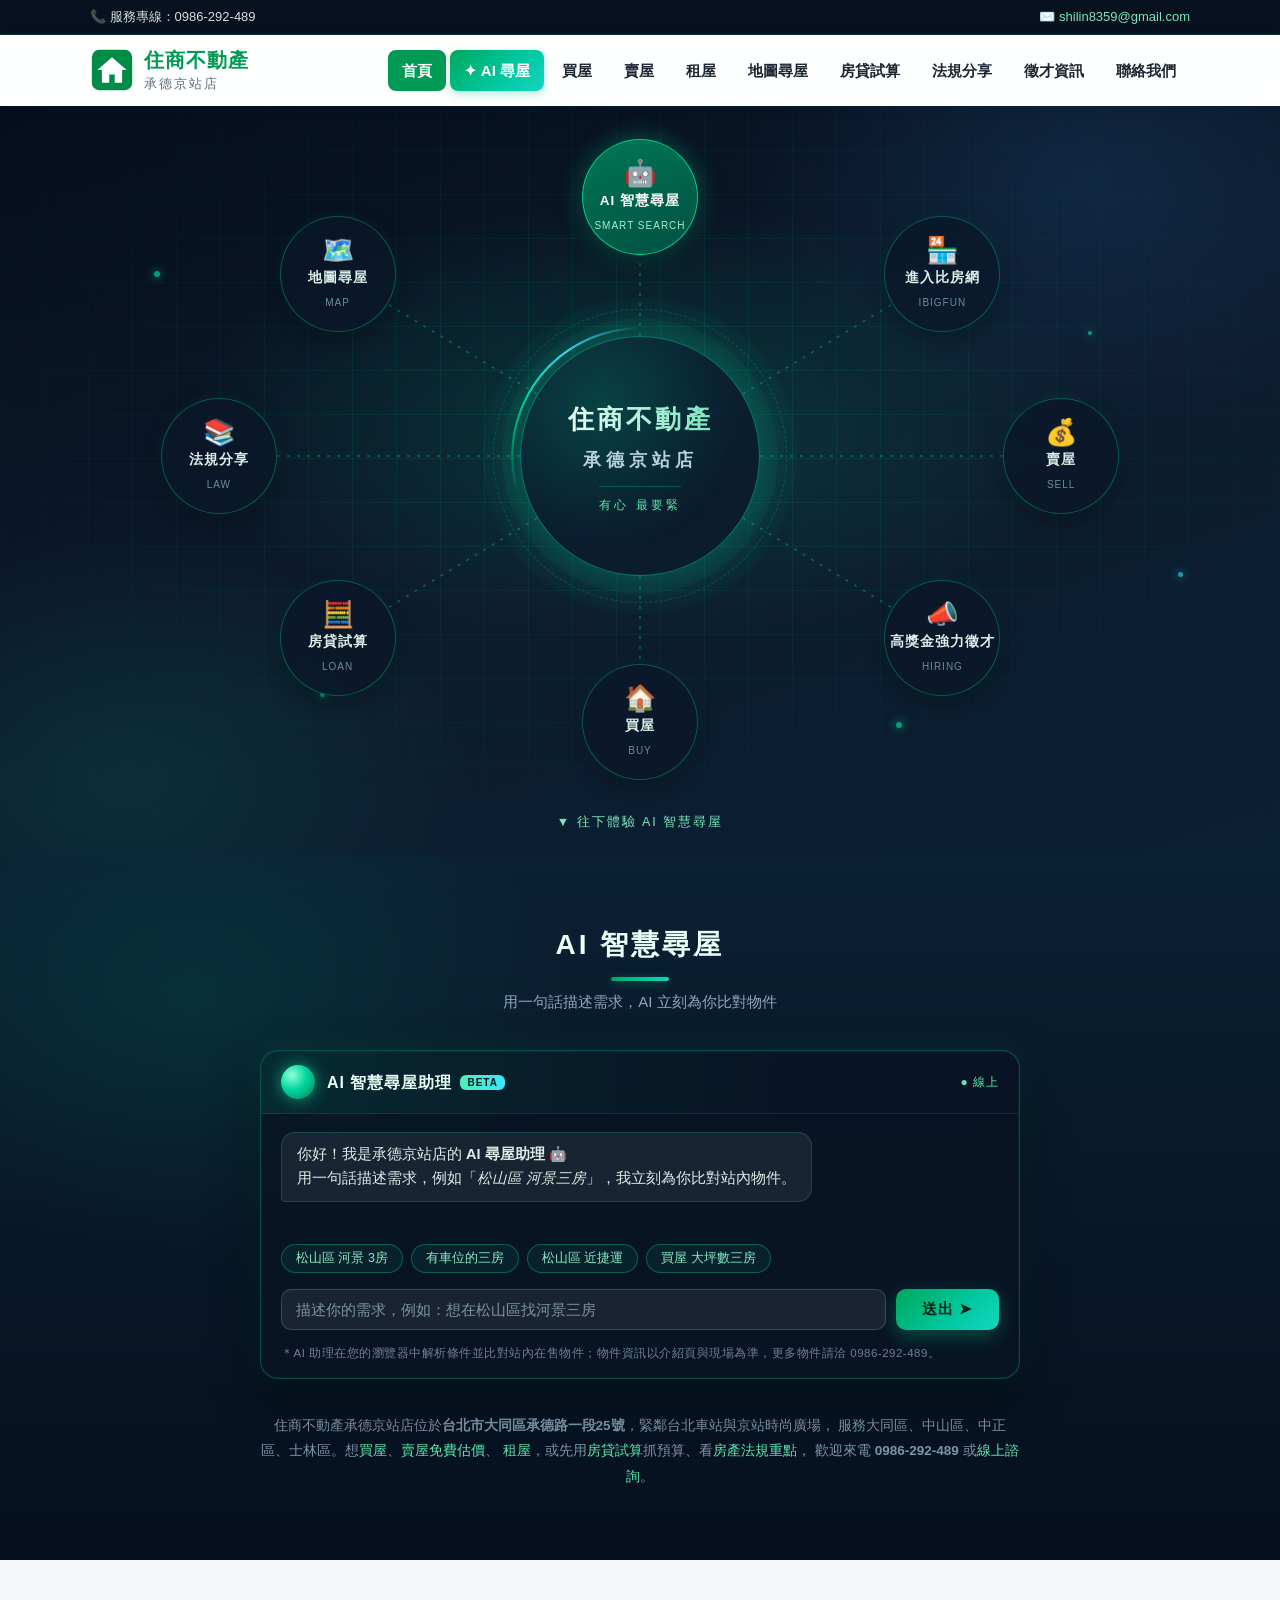
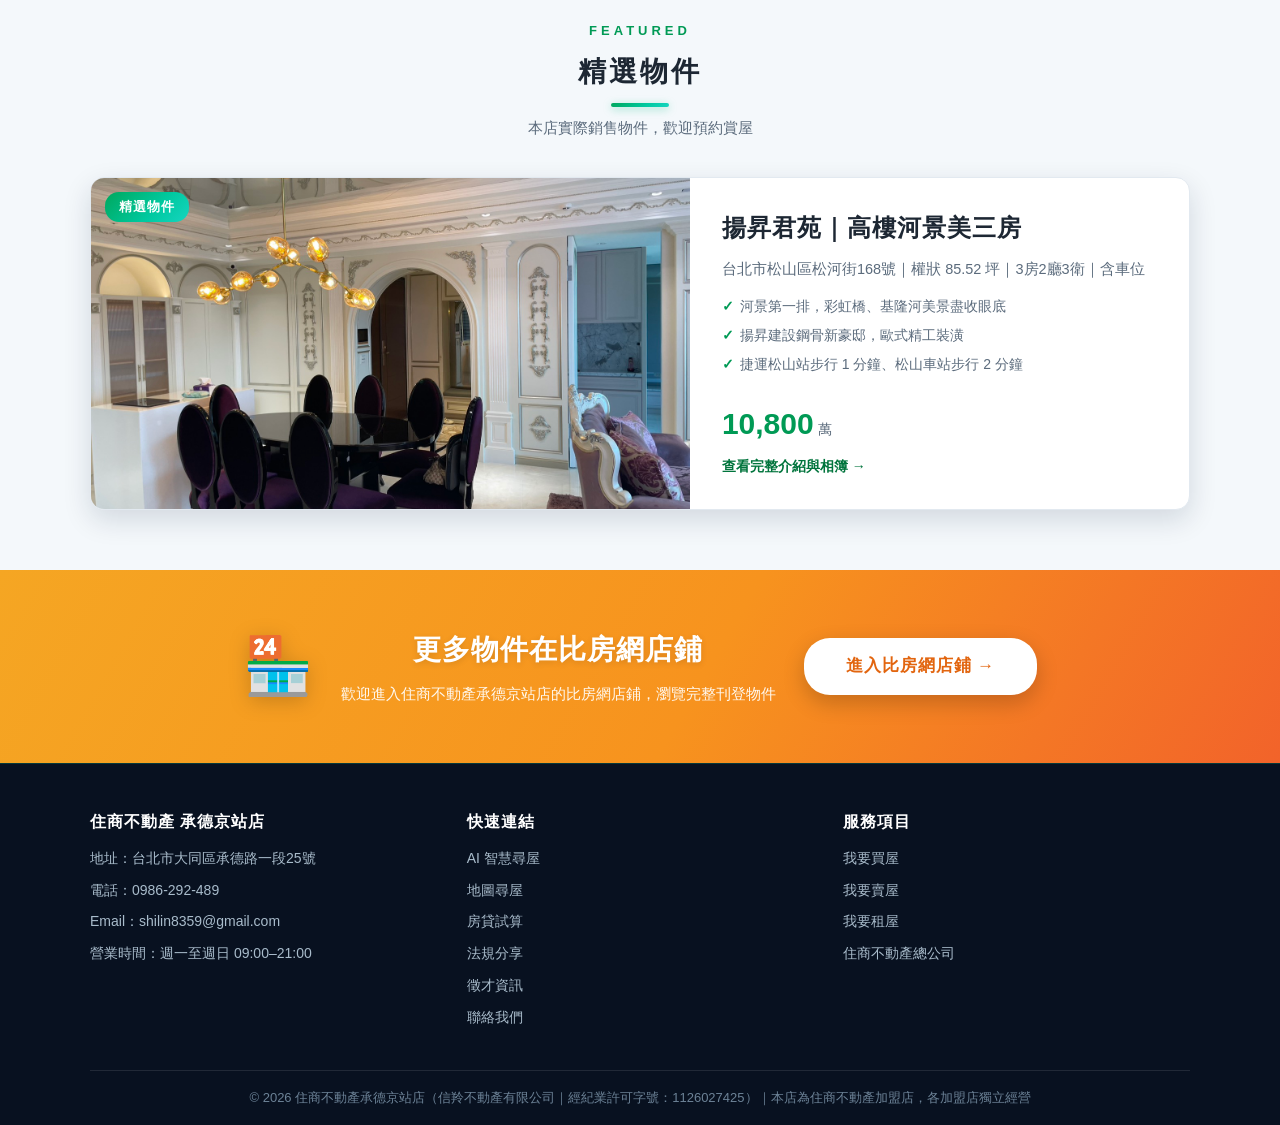
==== commit 890424ad: "更新服務專線電話號碼 Co-Authored-By: Claude Sonnet 5 <noreply@anthropic.com>" ====
--- a/index.html
+++ b/index.html
@@ -4,7 +4,7 @@
 <meta charset="UTF-8">
 <meta name="viewport" content="width=device-width, initial-scale=1.0">
 <title>住商不動產承德京站店｜台北大同區房仲 買屋賣屋租屋 免費估價</title>
-<meta name="description" content="住商不動產承德京站店，深耕台北車站、京站商圈、大同區、中山區在地房仲服務。AI 智慧尋屋、買屋、賣屋、租屋、地圖找房、房貸試算、免費到府估價。服務專線 0911-107-769。">
+<meta name="description" content="住商不動產承德京站店，深耕台北車站、京站商圈、大同區、中山區在地房仲服務。AI 智慧尋屋、買屋、賣屋、租屋、地圖找房、房貸試算、免費到府估價。服務專線 0986-292-489。">
 <meta name="google-site-verification" content="2E9P9zm_xMKo0KnY7ZZOQTcaZih3S54ZH4eTeVI4Iqw" />
 <link rel="canonical" href="https://shilin8359-house.github.io/">
 <link rel="icon" type="image/svg+xml" href="favicon.svg">
@@ -12,7 +12,7 @@
 <meta property="og:site_name" content="住商不動產承德京站店">
 <meta property="og:locale" content="zh_TW">
 <meta property="og:title" content="住商不動產承德京站店｜台北大同區房仲 買屋賣屋租屋 免費估價">
-<meta property="og:description" content="深耕台北車站、京站商圈、大同區、中山區的在地房仲。AI 智慧尋屋、買屋、賣屋、租屋、房貸試算、免費估價，服務專線 0911-107-769。">
+<meta property="og:description" content="深耕台北車站、京站商圈、大同區、中山區的在地房仲。AI 智慧尋屋、買屋、賣屋、租屋、房貸試算、免費估價，服務專線 0986-292-489。">
 <meta property="og:url" content="https://shilin8359-house.github.io/">
 <meta property="og:image" content="https://shilin8359-house.github.io/img/og-image.png">
 <meta property="og:image:width" content="1200">
@@ -65,7 +65,7 @@
 <!-- 頂部資訊列 -->
 <div class="topbar">
   <div class="container">
-    <span>📞 服務專線：0911-107-769</span>
+    <span>📞 服務專線：0986-292-489</span>
     <span>✉️ <a href="mailto:shilin8359@gmail.com">shilin8359@gmail.com</a></span>
   </div>
 </div>
@@ -202,14 +202,14 @@
         <input type="text" id="ai-input" placeholder="描述你的需求，例如：想在松山區找河景三房" aria-label="輸入找房需求">
         <button type="button" id="ai-send">送出 ➤</button>
       </div>
-      <div class="ai-note">＊AI 助理在您的瀏覽器中解析條件並比對站內在售物件；物件資訊以介紹頁與現場為準，更多物件請洽 0911-107-769。</div>
+      <div class="ai-note">＊AI 助理在您的瀏覽器中解析條件並比對站內在售物件；物件資訊以介紹頁與現場為準，更多物件請洽 0986-292-489。</div>
     </div>
 
     <p class="seo-note">
       住商不動產承德京站店位於<strong>台北市大同區承德路一段25號</strong>，緊鄰台北車站與京站時尚廣場，
       服務大同區、中山區、中正區、士林區。想<a href="buy.html">買屋</a>、<a href="sell.html">賣屋免費估價</a>、
       <a href="rent.html">租屋</a>，或先用<a href="loan.html">房貸試算</a>抓預算、看<a href="law.html">房產法規重點</a>，
-      歡迎來電 <strong>0911-107-769</strong> 或<a href="contact.html">線上諮詢</a>。
+      歡迎來電 <strong>0986-292-489</strong> 或<a href="contact.html">線上諮詢</a>。
     </p>
   </div>
 </section>
@@ -263,7 +263,7 @@
         <h4>住商不動產 承德京站店</h4>
         <ul>
           <li>地址：台北市大同區承德路一段25號</li>
-          <li>電話：0911-107-769</li>
+          <li>電話：0986-292-489</li>
           <li>Email：<a href="mailto:shilin8359@gmail.com">shilin8359@gmail.com</a></li>
           <li>營業時間：週一至週日 09:00–21:00</li>
         </ul>
